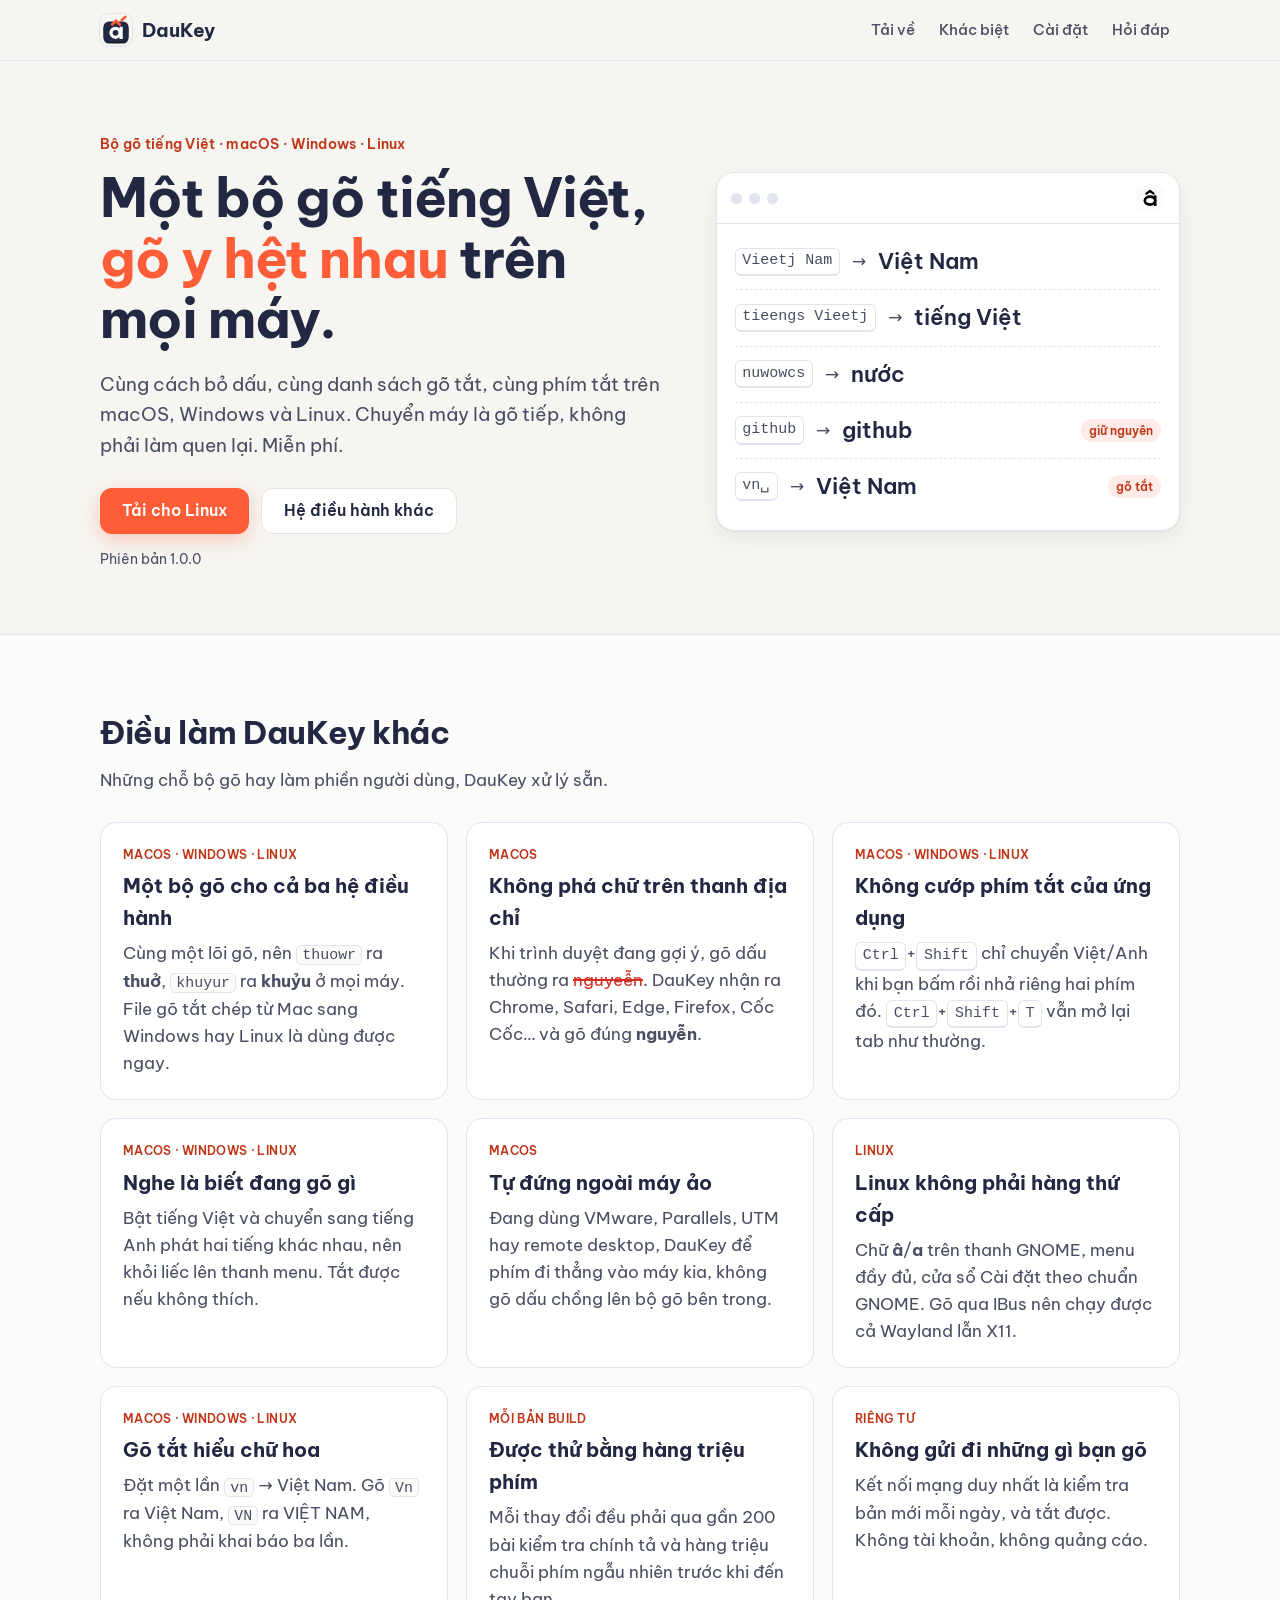
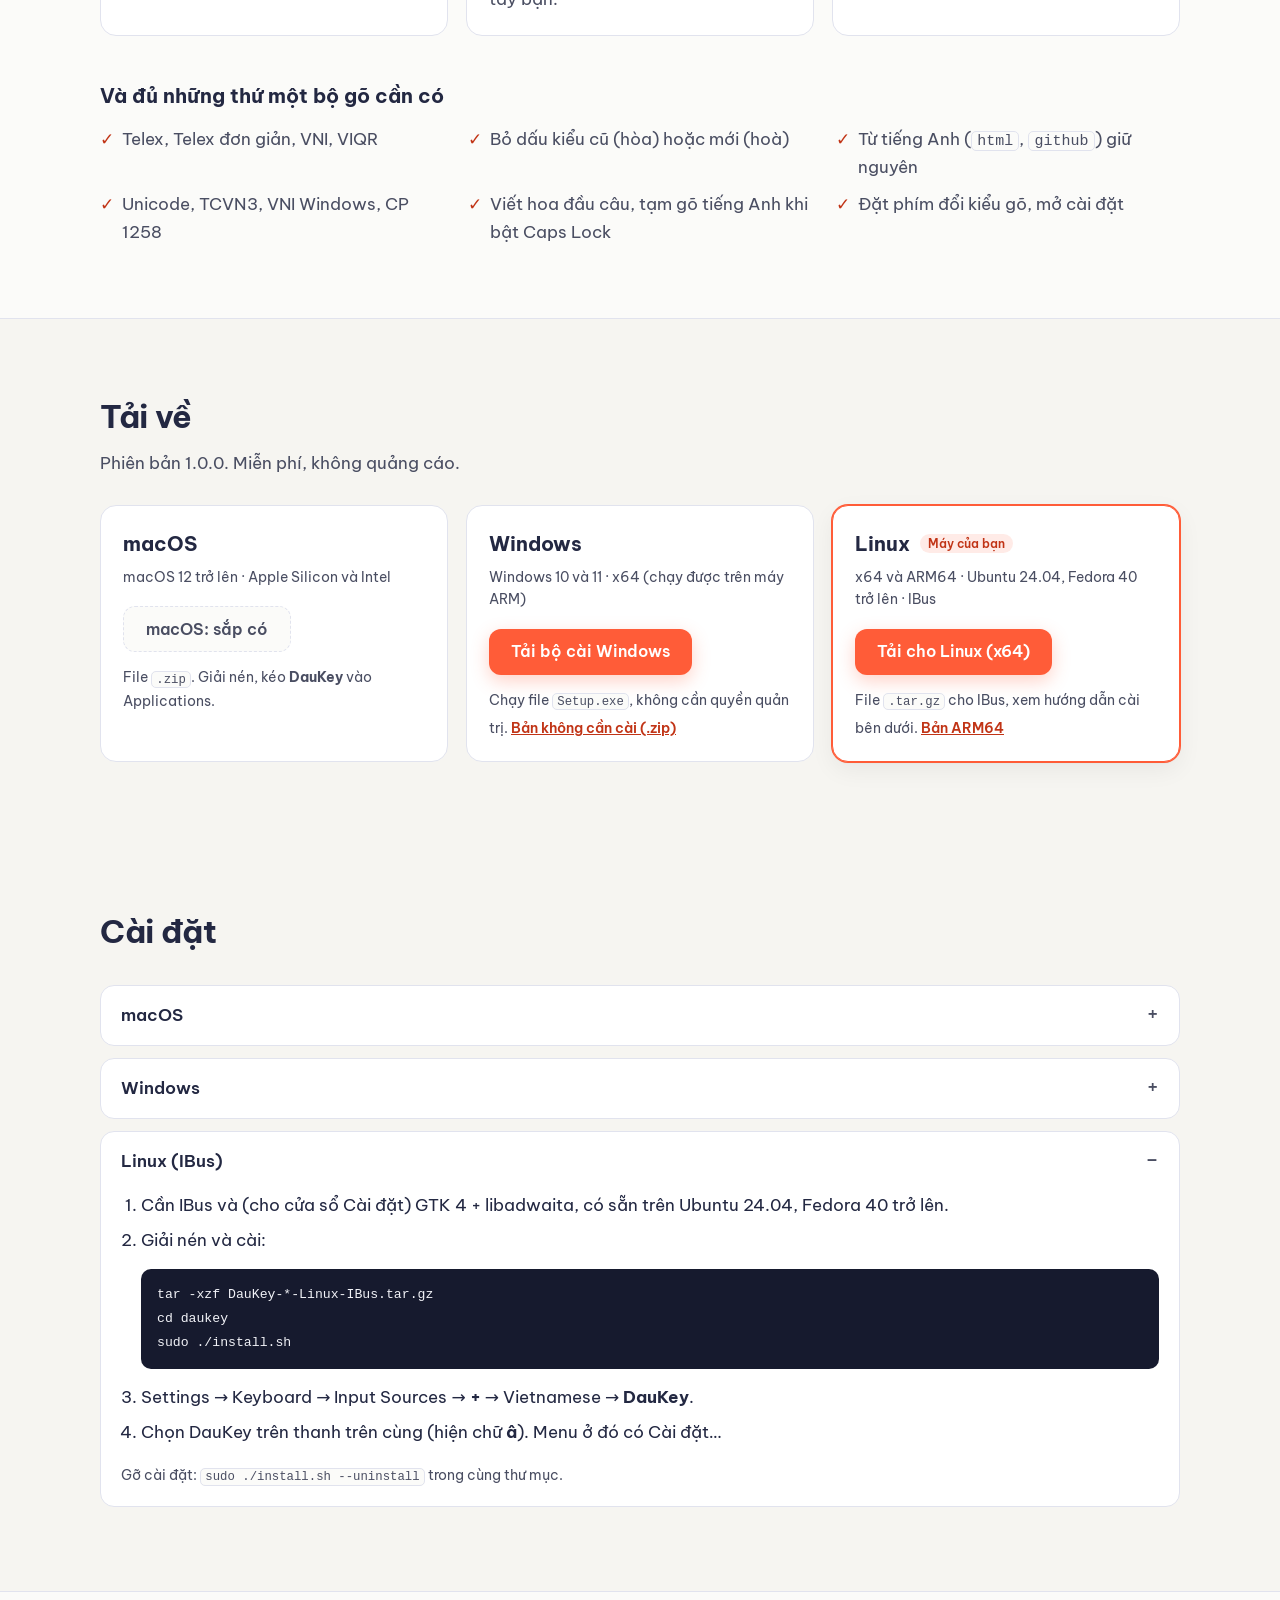
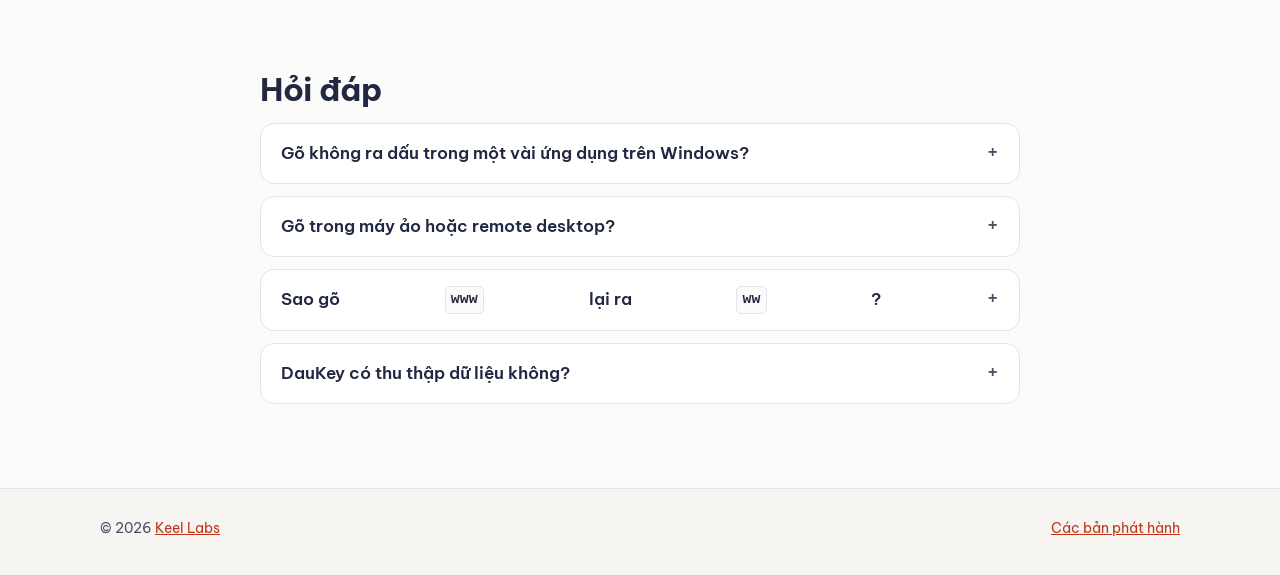
==== docs/index.html @ d74d9ee1 "Downloads: Windows installer (portable .zip as a second link) and Linux ARM64" ====
<!doctype html>
<html lang="vi">
<head>
<meta charset="utf-8">
<meta name="viewport" content="width=device-width, initial-scale=1">
<title>DauKey – Bộ gõ tiếng Việt cho macOS, Windows, Linux</title>
<meta name="description" content="DauKey: một bộ gõ tiếng Việt gõ y hệt nhau trên macOS, Windows và Linux. Không phá chữ trên thanh địa chỉ trình duyệt, không đụng phím tắt của ứng dụng, Linux có cài đặt riêng. Miễn phí.">
<meta property="og:title" content="DauKey – Bộ gõ tiếng Việt">
<meta property="og:description" content="Gõ tiếng Việt gọn và chắc trên macOS, Windows và Linux.">
<meta property="og:image" content="https://daukey.keellabs.dev/img/daukey-256.png">
<link rel="icon" href="img/daukey.svg" type="image/svg+xml">
<link rel="icon" href="img/favicon-64.png" type="image/png" sizes="64x64">
<link rel="preconnect" href="https://fonts.googleapis.com">
<link rel="preconnect" href="https://fonts.gstatic.com" crossorigin>
<link href="https://fonts.googleapis.com/css2?family=Be+Vietnam+Pro:wght@400;500;600;700&display=swap" rel="stylesheet">
<link rel="stylesheet" href="design-tokens.css">
<link rel="stylesheet" href="site.css">
</head>
<body>

<header class="top">
  <div class="wrap top-row">
    <a class="brand" href="/">
      <img src="img/daukey.svg" alt="" width="32" height="32">
      <span>DauKey</span>
    </a>
    <nav aria-label="Mục lục">
      <a href="#tai-ve">Tải về</a>
      <a href="#khac-biet">Khác biệt</a>
      <a href="#cai-dat">Cài đặt</a>
      <a href="#hoi-dap">Hỏi đáp</a>
    </nav>
  </div>
</header>

<main>
  <section class="hero">
    <div class="wrap hero-grid">
      <div>
        <p class="eyebrow">Bộ gõ tiếng Việt · macOS · Windows · Linux</p>
        <h1>Một bộ gõ tiếng Việt, <span class="accent">gõ y hệt nhau</span> trên mọi máy.</h1>
        <p class="lead">Cùng cách bỏ dấu, cùng danh sách gõ tắt, cùng phím tắt trên macOS, Windows và Linux.
          Chuyển máy là gõ tiếp, không phải làm quen lại. Miễn phí.</p>
        <div class="cta">
          <a class="button primary" id="primary-download" href="#tai-ve">Tải DauKey</a>
          <a class="button ghost" href="#tai-ve">Hệ điều hành khác</a>
        </div>
        <p class="version-line" id="version-line">Phiên bản <span data-version>1.0.0</span></p>
      </div>

      <figure class="demo" aria-label="Ví dụ: gõ Vieetj Nam ra Việt Nam">
        <div class="demo-bar">
          <span class="dot"></span><span class="dot"></span><span class="dot"></span>
          <span class="demo-mode" title="Đang gõ tiếng Việt"><img src="img/mode-vi.svg" alt="â" width="18" height="18"></span>
        </div>
        <ol class="demo-rows">
          <li><kbd class="keys">Vieetj Nam</kbd><span class="arrow" aria-hidden="true">→</span><span class="out">Việt Nam</span></li>
          <li><kbd class="keys">tieengs Vieetj</kbd><span class="arrow" aria-hidden="true">→</span><span class="out">tiếng Việt</span></li>
          <li><kbd class="keys">nuwowcs</kbd><span class="arrow" aria-hidden="true">→</span><span class="out">nước</span></li>
          <li><kbd class="keys">github</kbd><span class="arrow" aria-hidden="true">→</span><span class="out">github</span><span class="tag">giữ nguyên</span></li>
          <li><kbd class="keys">vn␣</kbd><span class="arrow" aria-hidden="true">→</span><span class="out">Việt Nam</span><span class="tag">gõ tắt</span></li>
        </ol>
      </figure>
    </div>
  </section>

  <section id="khac-biet" class="section alt">
    <div class="wrap">
      <h2>Điều làm DauKey khác</h2>
      <p class="section-lead">Những chỗ bộ gõ hay làm phiền người dùng, DauKey xử lý sẵn.</p>
      <div class="cards features">
        <article class="card">
          <p class="where">macOS · Windows · Linux</p>
          <h3>Một bộ gõ cho cả ba hệ điều hành</h3>
          <p>Cùng một lõi gõ, nên <code>thuowr</code> ra <strong>thuở</strong>, <code>khuyur</code> ra <strong>khuỷu</strong>
            ở mọi máy. File gõ tắt chép từ Mac sang Windows hay Linux là dùng được ngay.</p>
        </article>
        <article class="card">
          <p class="where">macOS</p>
          <h3>Không phá chữ trên thanh địa chỉ</h3>
          <p>Khi trình duyệt đang gợi ý, gõ dấu thường ra <span class="bad">nguyeễn</span>. DauKey nhận ra Chrome, Safari,
            Edge, Firefox, Cốc Cốc… và gõ đúng <strong>nguyễn</strong>.</p>
        </article>
        <article class="card">
          <p class="where">macOS · Windows · Linux</p>
          <h3>Không cướp phím tắt của ứng dụng</h3>
          <p><kbd>Ctrl</kbd>+<kbd>Shift</kbd> chỉ chuyển Việt/Anh khi bạn bấm rồi nhả riêng hai phím đó.
            <kbd>Ctrl</kbd>+<kbd>Shift</kbd>+<kbd>T</kbd> vẫn mở lại tab như thường.</p>
        </article>
        <article class="card">
          <p class="where">macOS · Windows · Linux</p>
          <h3>Nghe là biết đang gõ gì</h3>
          <p>Bật tiếng Việt và chuyển sang tiếng Anh phát hai tiếng khác nhau, nên khỏi liếc lên thanh menu.
            Tắt được nếu không thích.</p>
        </article>
        <article class="card">
          <p class="where">macOS</p>
          <h3>Tự đứng ngoài máy ảo</h3>
          <p>Đang dùng VMware, Parallels, UTM hay remote desktop, DauKey để phím đi thẳng vào máy kia,
            không gõ dấu chồng lên bộ gõ bên trong.</p>
        </article>
        <article class="card">
          <p class="where">Linux</p>
          <h3>Linux không phải hàng thứ cấp</h3>
          <p>Chữ <strong>â</strong>/<strong>a</strong> trên thanh GNOME, menu đầy đủ, cửa sổ Cài đặt theo chuẩn GNOME.
            Gõ qua IBus nên chạy được cả Wayland lẫn X11.</p>
        </article>
        <article class="card">
          <p class="where">macOS · Windows · Linux</p>
          <h3>Gõ tắt hiểu chữ hoa</h3>
          <p>Đặt một lần <code>vn</code> → Việt Nam. Gõ <code>Vn</code> ra Việt Nam, <code>VN</code> ra VIỆT NAM,
            không phải khai báo ba lần.</p>
        </article>
        <article class="card">
          <p class="where">Mỗi bản build</p>
          <h3>Được thử bằng hàng triệu phím</h3>
          <p>Mỗi thay đổi đều phải qua gần 200 bài kiểm tra chính tả và hàng triệu chuỗi phím ngẫu nhiên
            trước khi đến tay bạn.</p>
        </article>
        <article class="card">
          <p class="where">Riêng tư</p>
          <h3>Không gửi đi những gì bạn gõ</h3>
          <p>Kết nối mạng duy nhất là kiểm tra bản mới mỗi ngày, và tắt được. Không tài khoản, không quảng cáo.</p>
        </article>
      </div>

      <h3 class="basics-title">Và đủ những thứ một bộ gõ cần có</h3>
      <ul class="basics">
        <li>Telex, Telex đơn giản, VNI, VIQR</li>
        <li>Bỏ dấu kiểu cũ (hòa) hoặc mới (hoà)</li>
        <li>Từ tiếng Anh (<code>html</code>, <code>github</code>) giữ nguyên</li>
        <li>Unicode, TCVN3, VNI Windows, CP 1258</li>
        <li>Viết hoa đầu câu, tạm gõ tiếng Anh khi bật Caps Lock</li>
        <li>Đặt phím đổi kiểu gõ, mở cài đặt</li>
      </ul>
    </div>
  </section>

  <section id="tai-ve" class="section">
    <div class="wrap">
      <h2>Tải về</h2>
      <p class="section-lead" id="release-note">Bản đầu tiên sắp phát hành. Bấm vào nút để xem trang phát hành.</p>
      <div class="cards downloads">
        <article class="card" data-os="macos">
          <h3>macOS</h3>
          <p class="meta">macOS 12 trở lên · Apple Silicon và Intel</p>
          <a class="button primary" data-download="macos" href="https://github.com/keel-app/daukey/releases">Tải cho macOS</a>
          <p class="hint">File <code>.zip</code>. Giải nén, kéo <strong>DauKey</strong> vào Applications.</p>
        </article>
        <article class="card" data-os="windows">
          <h3>Windows</h3>
          <p class="meta">Windows 10 và 11 · x64 (chạy được trên máy ARM)</p>
          <a class="button primary" data-download="windows" href="https://github.com/keel-app/daukey/releases">Tải bộ cài Windows</a>
          <p class="hint">Chạy file <code>Setup.exe</code>, không cần quyền quản trị.
            <a class="alt-download" data-download="windows-zip" href="https://github.com/keel-app/daukey/releases">Bản không cần cài (.zip)</a></p>
        </article>
        <article class="card" data-os="linux">
          <h3>Linux</h3>
          <p class="meta">x64 và ARM64 · Ubuntu 24.04, Fedora 40 trở lên · IBus</p>
          <a class="button primary" data-download="linux" href="https://github.com/keel-app/daukey/releases">Tải cho Linux (x64)</a>
          <p class="hint">File <code>.tar.gz</code> cho IBus, xem hướng dẫn cài bên dưới.
            <a class="alt-download" data-download="linux-arm64" href="https://github.com/keel-app/daukey/releases">Bản ARM64</a></p>
        </article>
      </div>
    </div>
  </section>

  <section id="cai-dat" class="section">
    <div class="wrap">
      <h2>Cài đặt</h2>
      <div class="guides">
        <details open data-os="macos">
          <summary>macOS</summary>
          <ol>
            <li>Giải nén file <code>.zip</code>, kéo <strong>DauKey</strong> vào thư mục Applications.</li>
            <li>Lần đầu mở: chuột phải vào DauKey → <strong>Open</strong> → Open.</li>
            <li>Cấp quyền: System Settings → Privacy &amp; Security → <strong>Accessibility</strong> → bật DauKey.</li>
            <li>Chữ <strong>â</strong> hiện trên thanh menu là đã sẵn sàng. Cài đặt ở menu → Cài đặt… (<kbd>⌘</kbd><kbd>,</kbd>).</li>
          </ol>
        </details>
        <details data-os="windows">
          <summary>Windows</summary>
          <ol>
            <li>Chạy file <strong>DauKey-…-Windows-Setup.exe</strong>. Nếu Windows SmartScreen hỏi: <strong>More info</strong> → <strong>Run anyway</strong>.</li>
            <li>Chọn có chạy DauKey khi đăng nhập không, bấm <strong>Cài đặt</strong>. DauKey được cài cho riêng tài khoản của bạn, không cần quyền quản trị.</li>
            <li>Biểu tượng <strong>â</strong> ở khay hệ thống (bấm mũi tên ^ nếu không thấy). Nhấp đúp để mở Cài đặt.</li>
            <li>Gỡ cài đặt: Settings → Apps → Installed apps → <strong>DauKey</strong> → Uninstall.</li>
          </ol>
        </details>
        <details data-os="linux">
          <summary>Linux (IBus)</summary>
          <ol>
            <li>Cần IBus và (cho cửa sổ Cài đặt) GTK 4 + libadwaita, có sẵn trên Ubuntu 24.04, Fedora 40 trở lên.</li>
            <li>Giải nén và cài:
              <pre><code>tar -xzf DauKey-*-Linux-IBus.tar.gz
cd daukey
sudo ./install.sh</code></pre>
            </li>
            <li>Settings → Keyboard → Input Sources → <strong>+</strong> → Vietnamese → <strong>DauKey</strong>.</li>
            <li>Chọn DauKey trên thanh trên cùng (hiện chữ <strong>â</strong>). Menu ở đó có Cài đặt…</li>
          </ol>
          <p class="hint">Gỡ cài đặt: <code>sudo ./install.sh --uninstall</code> trong cùng thư mục.</p>
        </details>
      </div>
    </div>
  </section>

  <section id="hoi-dap" class="section alt">
    <div class="wrap narrow">
      <h2>Hỏi đáp</h2>
      <details>
        <summary>Gõ không ra dấu trong một vài ứng dụng trên Windows?</summary>
        <p>Ứng dụng chạy bằng quyền Administrator không nhận phím từ chương trình thường. Chạy DauKey bằng quyền Administrator nếu cần gõ trong các ứng dụng đó.</p>
      </details>
      <details>
        <summary>Gõ trong máy ảo hoặc remote desktop?</summary>
        <p>Phím được gửi thẳng vào máy ảo, nên hãy cài DauKey bên trong máy ảo. Trên macOS, DauKey tự đứng ngoài khi cửa sổ máy ảo (VMware, Parallels, UTM…) đang được chọn.</p>
      </details>
      <details>
        <summary>Sao gõ <code>www</code> lại ra <code>ww</code>?</summary>
        <p>Trong Telex, gõ một phím hai lần là huỷ dấu của phím đó (<code>ww</code> → w, <code>coffee</code> → cofee), giống các bộ gõ Telex khác.
          Dùng kiểu <strong>Telex đơn giản</strong> nếu bạn hay gõ chữ có nhiều chữ w.</p>
      </details>
      <details>
        <summary>DauKey có thu thập dữ liệu không?</summary>
        <p>Không. DauKey chỉ kết nối mạng để kiểm tra bản mới mỗi ngày (tắt được trong Cài đặt → Chung). Không gửi những gì bạn gõ đi đâu.</p>
      </details>
    </div>
  </section>
</main>

<footer class="foot">
  <div class="wrap foot-row">
    <span>© 2026 <a href="https://keellabs.dev">Keel Labs</a></span>
    <span><a href="https://github.com/keel-app/daukey/releases">Các bản phát hành</a></span>
  </div>
</footer>

<script src="site.js"></script>
</body>
</html>
---- docs/design-tokens.css ----
/* Generated by tools/gen-tokens.py from assets/design-tokens.json. Do not edit. */

:root {
  --dk-color-ink-50: #F1F2F7;
  --dk-color-ink-100: #E1E3EE;
  --dk-color-ink-200: #C3C7DA;
  --dk-color-ink-300: #9AA0BC;
  --dk-color-ink-400: #6B7088;
  --dk-color-ink-500: #4A4E62;
  --dk-color-ink-600: #34384F;
  --dk-color-ink-700: #232842;
  --dk-color-ink-800: #161A2E;
  --dk-color-ink-900: #14172A;
  --dk-color-ink-950: #0B0D18;
  --dk-color-ember-50: #FFF2EE;
  --dk-color-ember-100: #FFE0D6;
  --dk-color-ember-200: #FFBFAD;
  --dk-color-ember-300: #FF9A80;
  --dk-color-ember-400: #FF7A5A;
  --dk-color-ember-500: #FF5C38;
  --dk-color-ember-600: #E8431F;
  --dk-color-ember-700: #C13416;
  --dk-color-ember-800: #962914;
  --dk-color-ember-900: #6E2012;
  --dk-color-paper: #F6F5F1;
  --dk-color-white: #FFFFFF;
  --dk-color-black: #000000;
  --dk-color-red-600: #D12F25;
  --dk-color-red-300: #FF8A80;
  --dk-color-green-600: #177546;
  --dk-color-green-300: #5FD49A;
  --dk-spacing-1: 4px;
  --dk-spacing-2: 8px;
  --dk-spacing-3: 12px;
  --dk-spacing-4: 16px;
  --dk-spacing-5: 20px;
  --dk-spacing-6: 24px;
  --dk-spacing-8: 32px;
  --dk-radius-sm: 6px;
  --dk-radius-md: 10px;
  --dk-radius-lg: 16px;
  --dk-radius-full: 9999px;
  --dk-fontSize-caption: 11px;
  --dk-fontSize-callout: 12px;
  --dk-fontSize-body: 13px;
  --dk-fontSize-title: 22px;
  --dk-fontSize-display: 32px;
  --dk-fontFamily-brand: 'Be Vietnam Pro', system-ui, sans-serif;
  --dk-fontFamily-mono: ui-monospace, 'SF Mono', Consolas, monospace;

  --dk-color-brand: var(--dk-color-ink-700);
  --dk-color-accent: var(--dk-color-ember-500);
  --dk-color-accent-text: var(--dk-color-ember-700);
  --dk-color-on-accent: var(--dk-color-white);
  --dk-color-background: var(--dk-color-paper);
  --dk-color-surface: var(--dk-color-white);
  --dk-color-text: var(--dk-color-ink-700);
  --dk-color-text-secondary: var(--dk-color-ink-500);
  --dk-color-border: var(--dk-color-ink-100);
  --dk-color-mode-vi: var(--dk-color-ember-500);
  --dk-color-mode-en: var(--dk-color-ink-400);
  --dk-color-error: var(--dk-color-red-600);
  --dk-color-success: var(--dk-color-green-600);

  --dk-icon-keycap-face: var(--dk-color-ink-700);
  --dk-icon-keycap-edge: var(--dk-color-ink-800);
  --dk-icon-keycap-off-face: var(--dk-color-ink-400);
  --dk-icon-keycap-off-edge: var(--dk-color-ink-500);
  --dk-icon-glyph: var(--dk-color-white);
  --dk-icon-mark: var(--dk-color-ember-500);
  --dk-icon-template: var(--dk-color-black);
  --dk-settings-tint: var(--dk-color-accent);
  --dk-settings-heading: var(--dk-color-brand);
  --dk-settings-help-text: var(--dk-color-text-secondary);
  --dk-settings-error-text: var(--dk-color-error);
  --dk-settings-section-gap: var(--dk-spacing-3);
  --dk-settings-padding: var(--dk-spacing-5);
  --dk-settings-tab-inset: var(--dk-spacing-4);
}

@media (prefers-color-scheme: dark) {
  :root:not([data-theme="light"]) {
    --dk-color-brand: var(--dk-color-ink-100);
    --dk-color-accent: var(--dk-color-ember-500);
    --dk-color-accent-text: var(--dk-color-ember-400);
    --dk-color-on-accent: var(--dk-color-white);
    --dk-color-background: var(--dk-color-ink-900);
    --dk-color-surface: var(--dk-color-ink-800);
    --dk-color-text: var(--dk-color-ink-50);
    --dk-color-text-secondary: var(--dk-color-ink-300);
    --dk-color-border: var(--dk-color-ink-600);
    --dk-color-mode-vi: var(--dk-color-ember-500);
    --dk-color-mode-en: var(--dk-color-ink-300);
    --dk-color-error: var(--dk-color-red-300);
    --dk-color-success: var(--dk-color-green-300);
  }
}

:root[data-theme="dark"] {
  --dk-color-brand: var(--dk-color-ink-100);
  --dk-color-accent: var(--dk-color-ember-500);
  --dk-color-accent-text: var(--dk-color-ember-400);
  --dk-color-on-accent: var(--dk-color-white);
  --dk-color-background: var(--dk-color-ink-900);
  --dk-color-surface: var(--dk-color-ink-800);
  --dk-color-text: var(--dk-color-ink-50);
  --dk-color-text-secondary: var(--dk-color-ink-300);
  --dk-color-border: var(--dk-color-ink-600);
  --dk-color-mode-vi: var(--dk-color-ember-500);
  --dk-color-mode-en: var(--dk-color-ink-300);
  --dk-color-error: var(--dk-color-red-300);
  --dk-color-success: var(--dk-color-green-300);
}
---- docs/site.css ----
/* daukey.keellabs.dev - colours and type from design-tokens.css (generated from the DauKey repo). */

:root {
  --page: var(--dk-color-background);
  --raised: var(--dk-color-surface);
  --ink: var(--dk-color-text);
  --muted: var(--dk-color-text-secondary);
  --line: var(--dk-color-border);
  --accent: var(--dk-color-accent);
  --accent-text: var(--dk-color-accent-text);
  --heading: var(--dk-color-brand);
  --alt: color-mix(in srgb, var(--dk-color-surface) 55%, var(--dk-color-background));
  --shadow: 0 1px 2px rgb(20 23 42 / 0.06), 0 8px 24px rgb(20 23 42 / 0.06);
  color-scheme: light dark;
}

* { box-sizing: border-box; }
html { scroll-behavior: smooth; }
@media (prefers-reduced-motion: reduce) { html { scroll-behavior: auto; } }

body {
  margin: 0;
  background: var(--page);
  color: var(--ink);
  font-family: var(--dk-fontFamily-brand);
  font-size: 17px;
  line-height: 1.6;
  -webkit-font-smoothing: antialiased;
}

a { color: var(--accent-text); }
a:hover { text-decoration-thickness: 2px; }
:focus-visible { outline: 3px solid var(--accent); outline-offset: 2px; border-radius: 6px; }

code, kbd, pre { font-family: var(--dk-fontFamily-mono); font-size: 0.88em; }
code { background: var(--alt); border: 1px solid var(--line); padding: 0.05em 0.35em; border-radius: 5px; }
kbd {
  display: inline-block; padding: 0.05em 0.45em; border-radius: 6px;
  border: 1px solid var(--line); border-bottom-width: 2px; background: var(--raised);
}
pre { background: var(--dk-color-ink-800); color: var(--dk-color-ink-50); padding: 14px 16px; border-radius: 10px; overflow-x: auto; }
pre code { background: none; border: 0; padding: 0; color: inherit; }

.wrap { width: min(1080px, 100% - 32px); margin-inline: auto; }
.narrow { width: min(760px, 100% - 32px); }

/* ------------------------------------------------------------- header */

.top {
  position: sticky; top: 0; z-index: 10;
  background: color-mix(in srgb, var(--page) 88%, transparent);
  backdrop-filter: blur(10px);
  border-bottom: 1px solid var(--line);
}
.top-row { display: flex; align-items: center; justify-content: space-between; height: 60px; gap: 16px; }
.brand img { border-radius: 8px; box-shadow: 0 0 0 1px var(--line); } /* the navy keycap needs an edge on dark pages */
.brand { display: flex; align-items: center; gap: 10px; color: var(--heading); text-decoration: none; font-weight: 700; font-size: 19px; }
nav { display: flex; gap: 4px; }
nav a { color: var(--muted); text-decoration: none; padding: 6px 10px; border-radius: 8px; font-size: 15px; font-weight: 500; }
nav a:hover { color: var(--ink); background: var(--alt); }

/* --------------------------------------------------------------- hero */

.hero { padding: 72px 0 64px; }
.hero-grid { display: grid; grid-template-columns: minmax(0, 1.1fr) minmax(0, 0.9fr); gap: 48px; align-items: center; }
.eyebrow { margin: 0 0 12px; color: var(--accent-text); font-weight: 600; font-size: 14px; letter-spacing: 0.02em; }
h1 { margin: 0; color: var(--heading); font-size: clamp(34px, 5vw, 54px); line-height: 1.12; letter-spacing: -0.02em; font-weight: 700; }
h1 .accent { color: var(--accent); }
.lead { font-size: 19px; color: var(--muted); max-width: 34em; margin: 20px 0 28px; }
.cta { display: flex; flex-wrap: wrap; gap: 12px; }
.version-line { margin: 14px 0 0; color: var(--muted); font-size: 14px; }

.button {
  display: inline-flex; align-items: center; justify-content: center; gap: 8px;
  min-height: 46px; padding: 0 22px; border-radius: 12px;
  font-weight: 600; font-size: 16px; text-decoration: none; white-space: nowrap;
  transition: transform 120ms ease, background-color 120ms ease, box-shadow 120ms ease;
}
.button.primary { background: var(--accent); color: var(--dk-color-on-accent); box-shadow: 0 6px 18px rgb(255 92 56 / 0.28); }
.button.primary:hover { background: var(--dk-color-ember-600); transform: translateY(-1px); }
.button.ghost { color: var(--ink); border: 1px solid var(--line); background: var(--raised); }
.button.ghost:hover { border-color: var(--muted); }
.button[aria-disabled="true"] { background: var(--alt); color: var(--muted); box-shadow: none; border: 1px dashed var(--line); }
@media (prefers-reduced-motion: reduce) { .button { transition: none; } .button.primary:hover { transform: none; } }

/* typing demo */
.demo {
  margin: 0; background: var(--raised); border: 1px solid var(--line); border-radius: 18px;
  box-shadow: var(--shadow); overflow: hidden;
}
.demo-bar { display: flex; align-items: center; gap: 7px; padding: 12px 14px; border-bottom: 1px solid var(--line); }
.dot { width: 11px; height: 11px; border-radius: 50%; background: var(--line); }
.demo-mode { margin-left: auto; display: grid; place-items: center; width: 30px; height: 26px; border-radius: 6px; color: var(--heading); background: var(--alt); }
.demo-rows { list-style: none; margin: 0; padding: 10px 18px 16px; }
.demo-rows li { display: flex; align-items: center; gap: 12px; padding: 10px 0; border-bottom: 1px dashed var(--line); flex-wrap: wrap; }
.demo-rows li:last-child { border-bottom: 0; }
.keys { font-size: 15px; color: var(--muted); }
.arrow { color: var(--muted); }
.out { font-size: 22px; font-weight: 600; color: var(--heading); }
.tag { margin-left: auto; font-size: 12px; font-weight: 600; color: var(--accent-text); background: color-mix(in srgb, var(--accent) 12%, transparent); padding: 2px 8px; border-radius: 99px; }

/* ----------------------------------------------------------- sections */

.section { padding: 72px 0; }
.section.alt { background: var(--alt); border-block: 1px solid var(--line); }
h2 { margin: 0 0 8px; color: var(--heading); font-size: 32px; letter-spacing: -0.01em; }
.section-lead { margin: 0 0 28px; color: var(--muted); }
h2 + .cards, h2 + .guides { margin-top: 28px; }

.cards { display: grid; gap: 18px; }
.downloads { grid-template-columns: repeat(3, minmax(0, 1fr)); }
.features { grid-template-columns: repeat(3, minmax(0, 1fr)); }
/* grid items may shrink below their longest word or button, so nothing pushes the page sideways */
.hero-grid > *, .cards > * { min-width: 0; }
.card { background: var(--raised); border: 1px solid var(--line); border-radius: 16px; padding: 22px; }
.card h3 { margin: 0 0 6px; font-size: 20px; color: var(--heading); }
.card p { margin: 0; color: var(--muted); }
.card .meta { margin-bottom: 18px; font-size: 14px; }
.card .hint { margin-top: 14px; font-size: 14px; }
.downloads .card { display: flex; flex-direction: column; align-items: flex-start; }
.downloads .card.recommended { border-color: var(--accent); box-shadow: 0 0 0 1px var(--accent), var(--shadow); }
.downloads .card.recommended h3::after {
  content: "Máy của bạn"; margin-left: 10px; vertical-align: 3px;
  font-size: 12px; font-weight: 600; color: var(--accent-text);
  background: color-mix(in srgb, var(--accent) 12%, transparent); padding: 2px 8px; border-radius: 99px;
}
.where { margin: 0 0 6px !important; font-size: 12px; font-weight: 600; letter-spacing: 0.03em; color: var(--accent-text) !important; text-transform: uppercase; }
.bad { color: var(--dk-color-error); text-decoration: line-through; text-decoration-thickness: 1.5px; }
.basics-title { margin: 44px 0 14px; font-size: 20px; color: var(--heading); }
.basics { list-style: none; margin: 0; padding: 0; display: grid; grid-template-columns: repeat(3, minmax(0, 1fr)); gap: 10px 24px; color: var(--muted); }
.basics li { padding-left: 22px; position: relative; }
.basics li::before { content: "✓"; position: absolute; left: 0; color: var(--accent-text); font-weight: 700; }
@media (max-width: 860px) { .basics { grid-template-columns: minmax(0, 1fr); } }
.mode-pair { display: inline-flex; align-items: center; gap: 4px; margin-right: 10px; color: var(--heading); font-weight: 600; }

/* guides and FAQ */
details { background: var(--raised); border: 1px solid var(--line); border-radius: 14px; margin-bottom: 12px; }
summary { cursor: pointer; list-style: none; padding: 16px 20px; font-weight: 600; color: var(--heading); display: flex; justify-content: space-between; gap: 12px; }
summary::-webkit-details-marker { display: none; }
summary::after { content: "+"; color: var(--muted); font-weight: 400; font-size: 22px; line-height: 1; }
details[open] summary::after { content: "−"; }
details > :not(summary) { margin: 0 20px 18px; }
details ol { padding-left: 20px; }
details li { margin-bottom: 8px; }
.hint { color: var(--muted); font-size: 14px; }
.alt-download { display: inline-block; margin-top: 4px; font-weight: 600; }

/* ------------------------------------------------------------- footer */

.foot { padding: 28px 0 40px; color: var(--muted); font-size: 14px; }
.foot-row { display: flex; justify-content: space-between; flex-wrap: wrap; gap: 12px; }

/* --------------------------------------------------------- dark glyphs */

@media (prefers-color-scheme: dark) {
  img[src$="mode-vi.svg"], img[src$="mode-en.svg"] { filter: invert(1); }
}

/* ------------------------------------------------------------- narrow */

@media (max-width: 860px) {
  .hero { padding: 40px 0; }
  .hero-grid, .downloads, .features { grid-template-columns: minmax(0, 1fr); }
  .cta .button { flex: 1 1 auto; }
  .hero-grid { gap: 32px; }
  nav a:not(:first-child) { display: none; }
  .section { padding: 52px 0; }
}
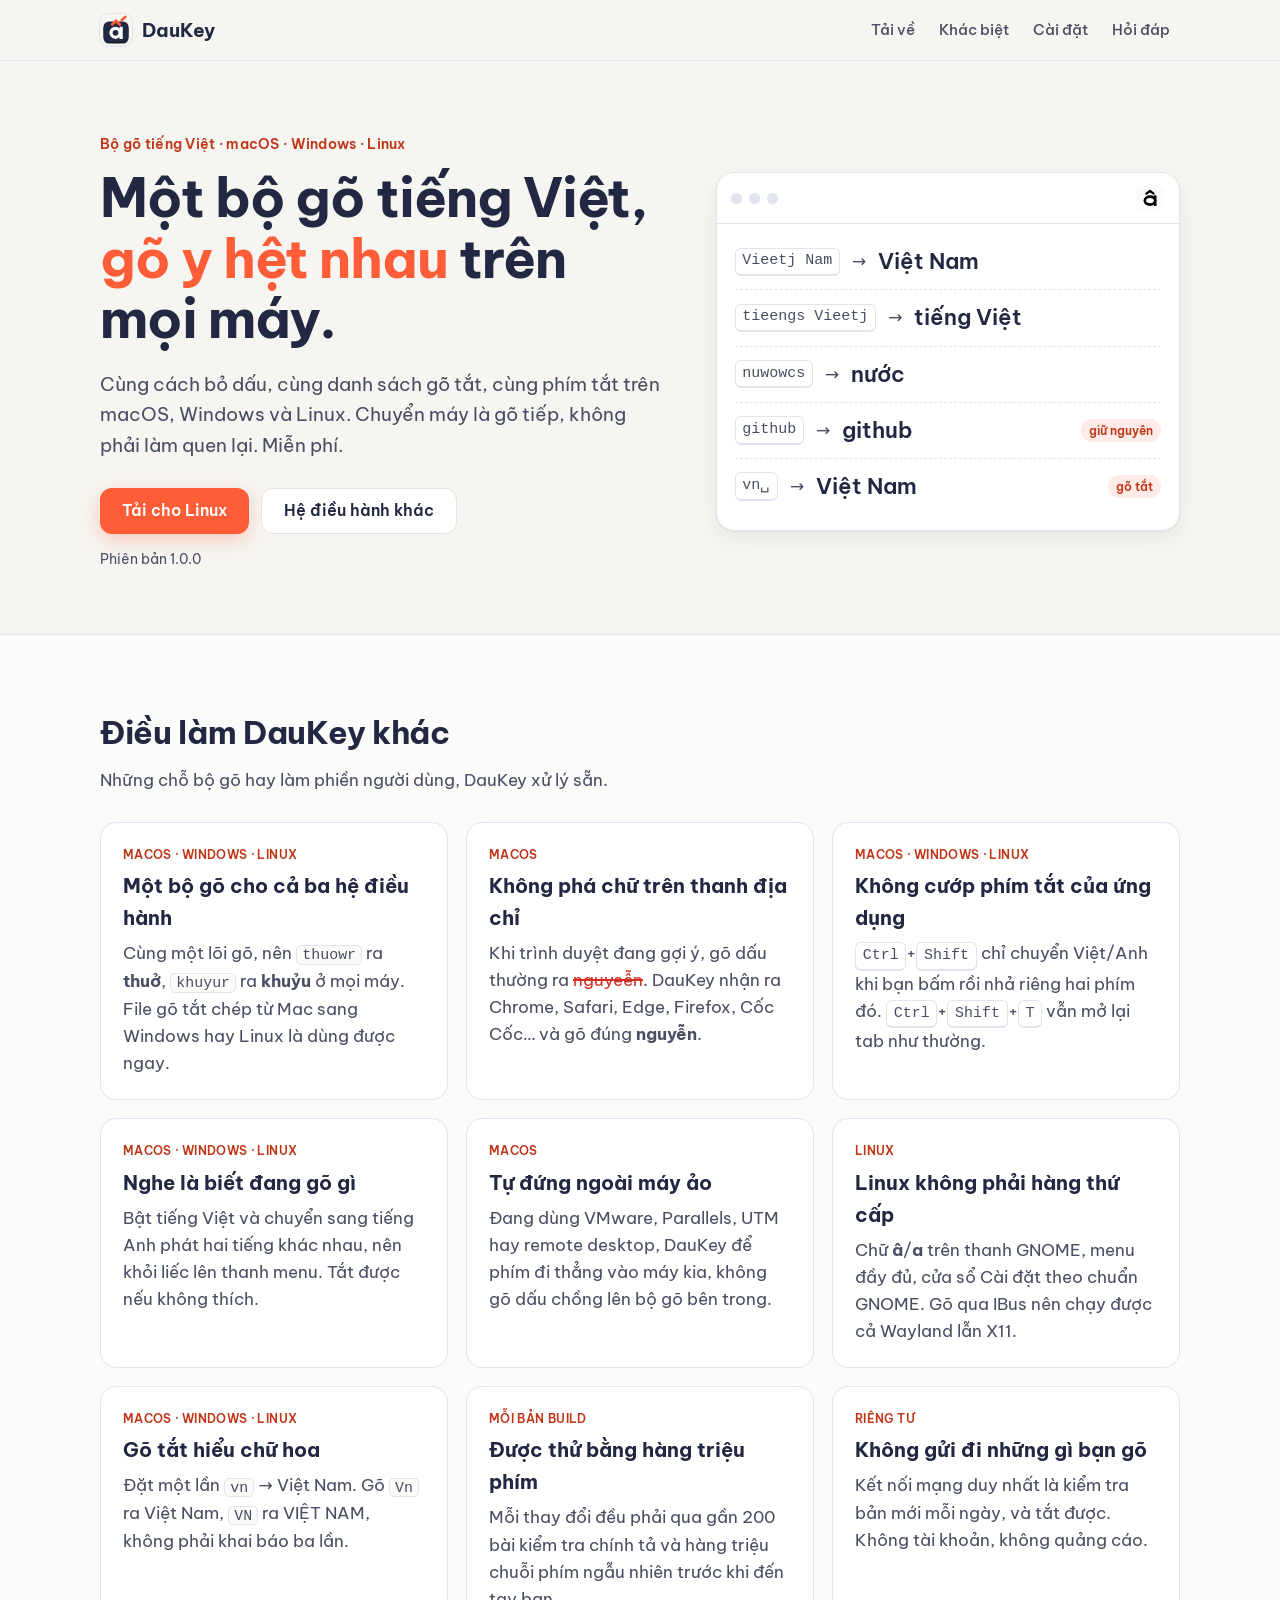
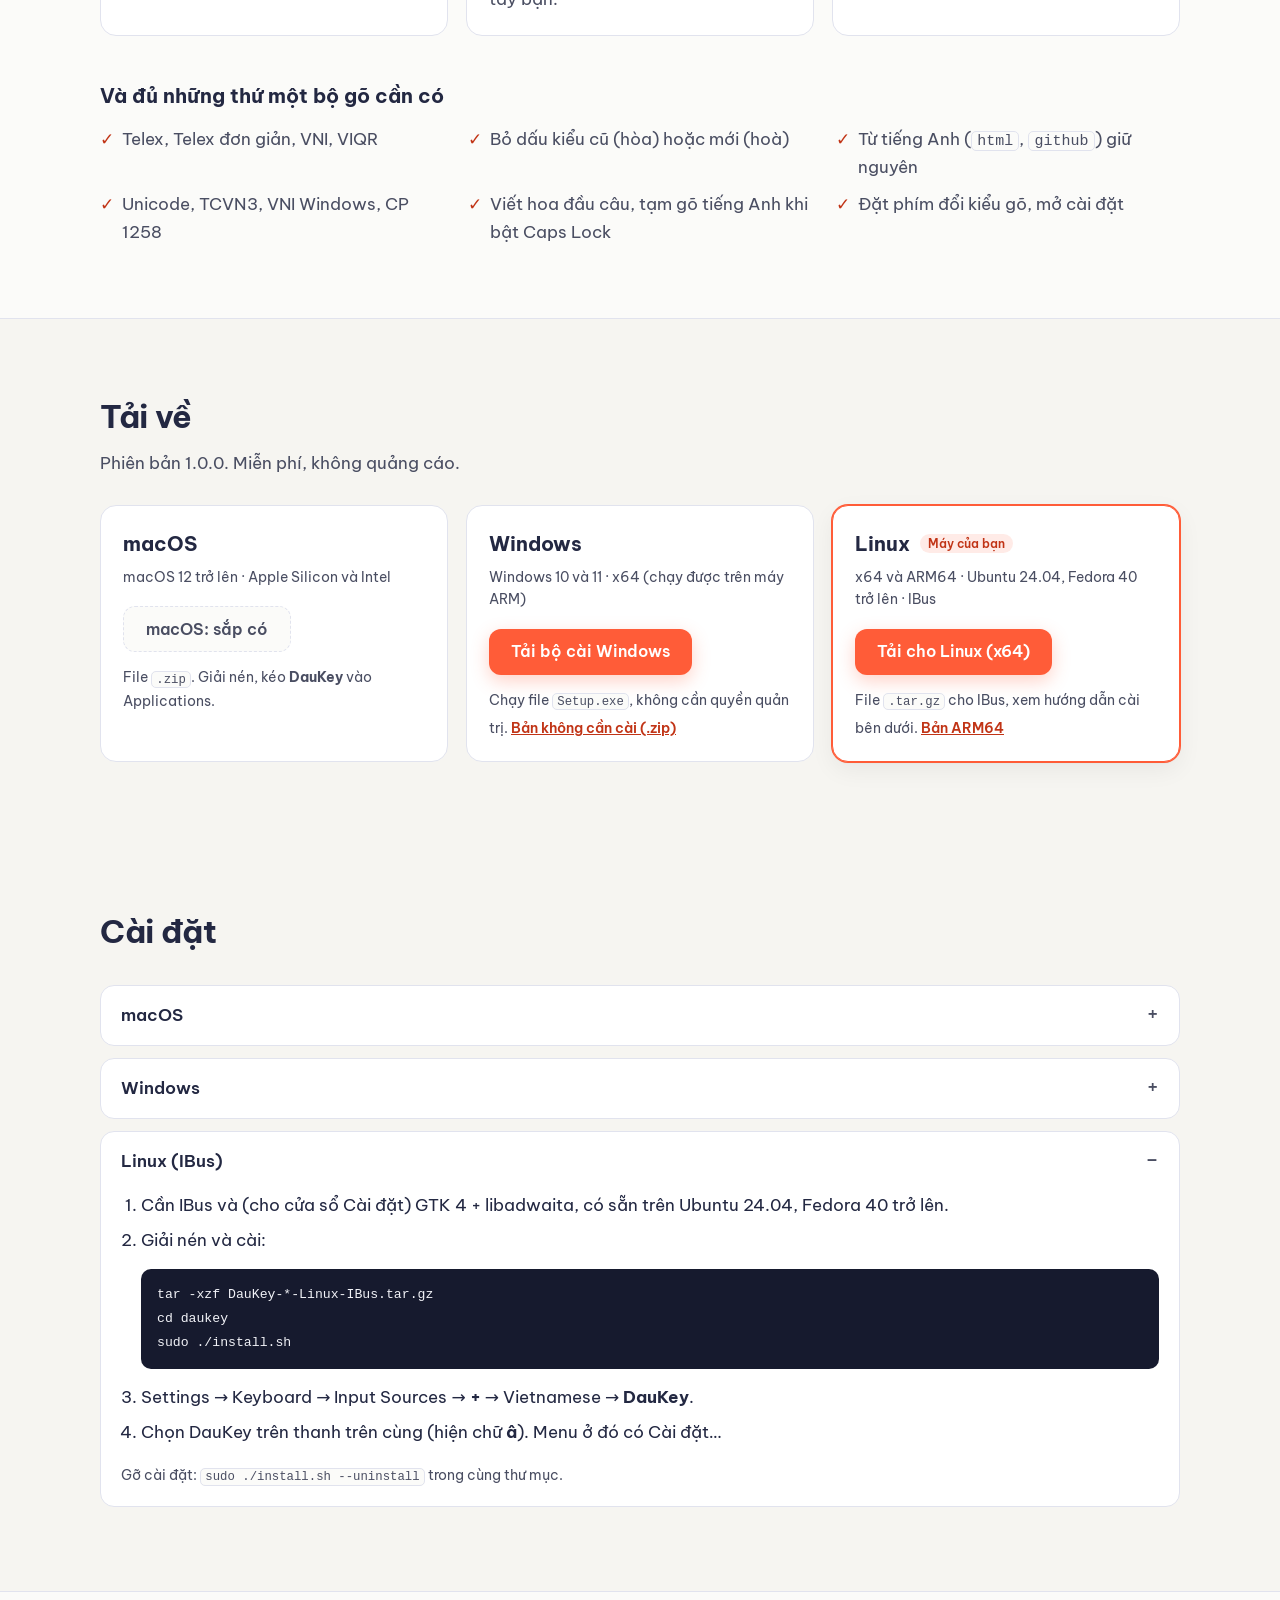
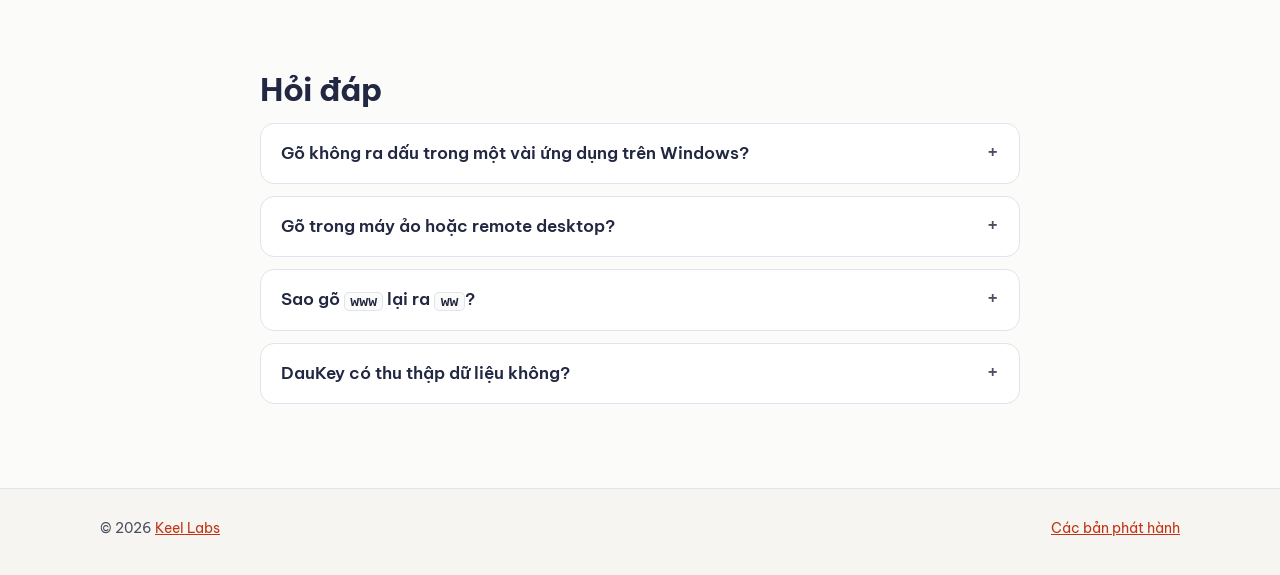
==== commit 44851085: "FAQ: keep inline code inside the question on one line" ====
--- a/docs/index.html
+++ b/docs/index.html
@@ -217,7 +217,7 @@
         <p>Phím được gửi thẳng vào máy ảo, nên hãy cài DauKey bên trong máy ảo. Trên macOS, DauKey tự đứng ngoài khi cửa sổ máy ảo (VMware, Parallels, UTM…) đang được chọn.</p>
       </details>
       <details>
-        <summary>Sao gõ <code>www</code> lại ra <code>ww</code>?</summary>
+        <summary><span>Sao gõ <code>www</code> lại ra <code>ww</code>?</span></summary>
         <p>Trong Telex, gõ một phím hai lần là huỷ dấu của phím đó (<code>ww</code> → w, <code>coffee</code> → cofee), giống các bộ gõ Telex khác.
           Dùng kiểu <strong>Telex đơn giản</strong> nếu bạn hay gõ chữ có nhiều chữ w.</p>
       </details>
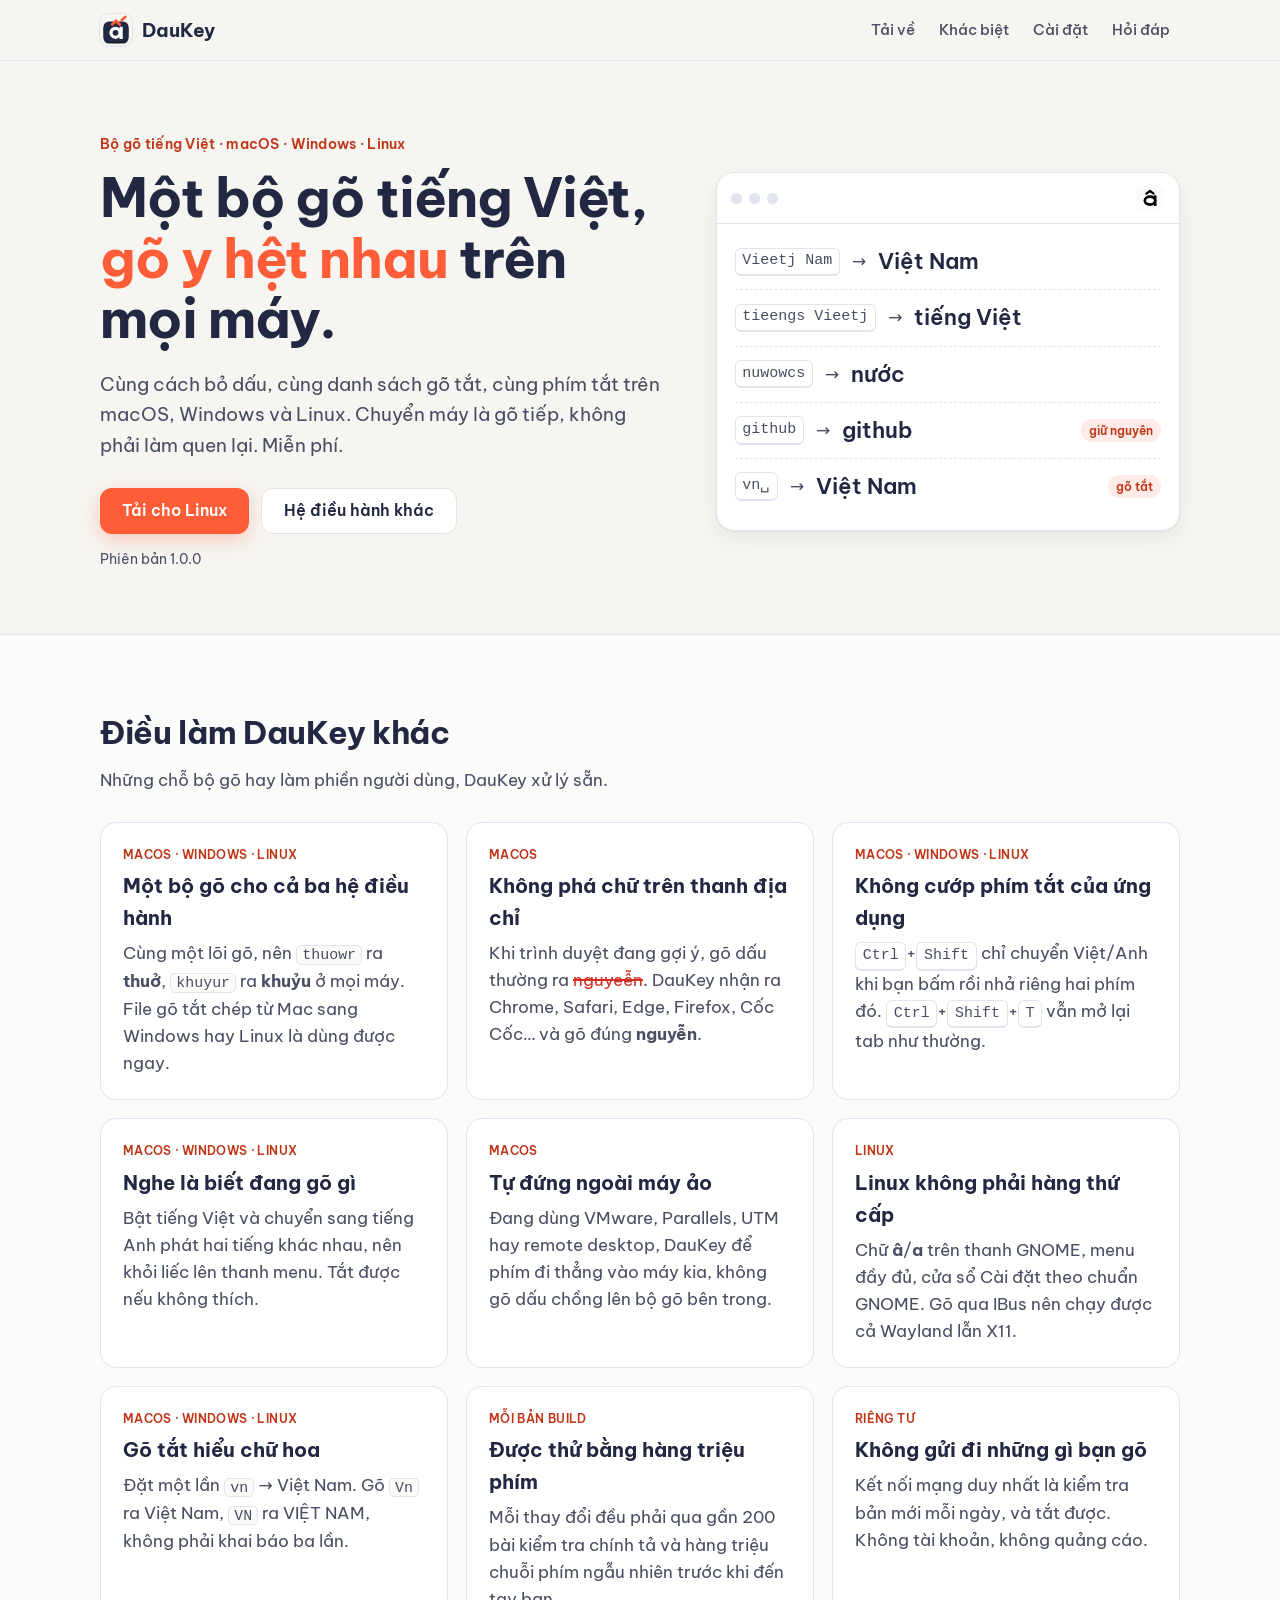
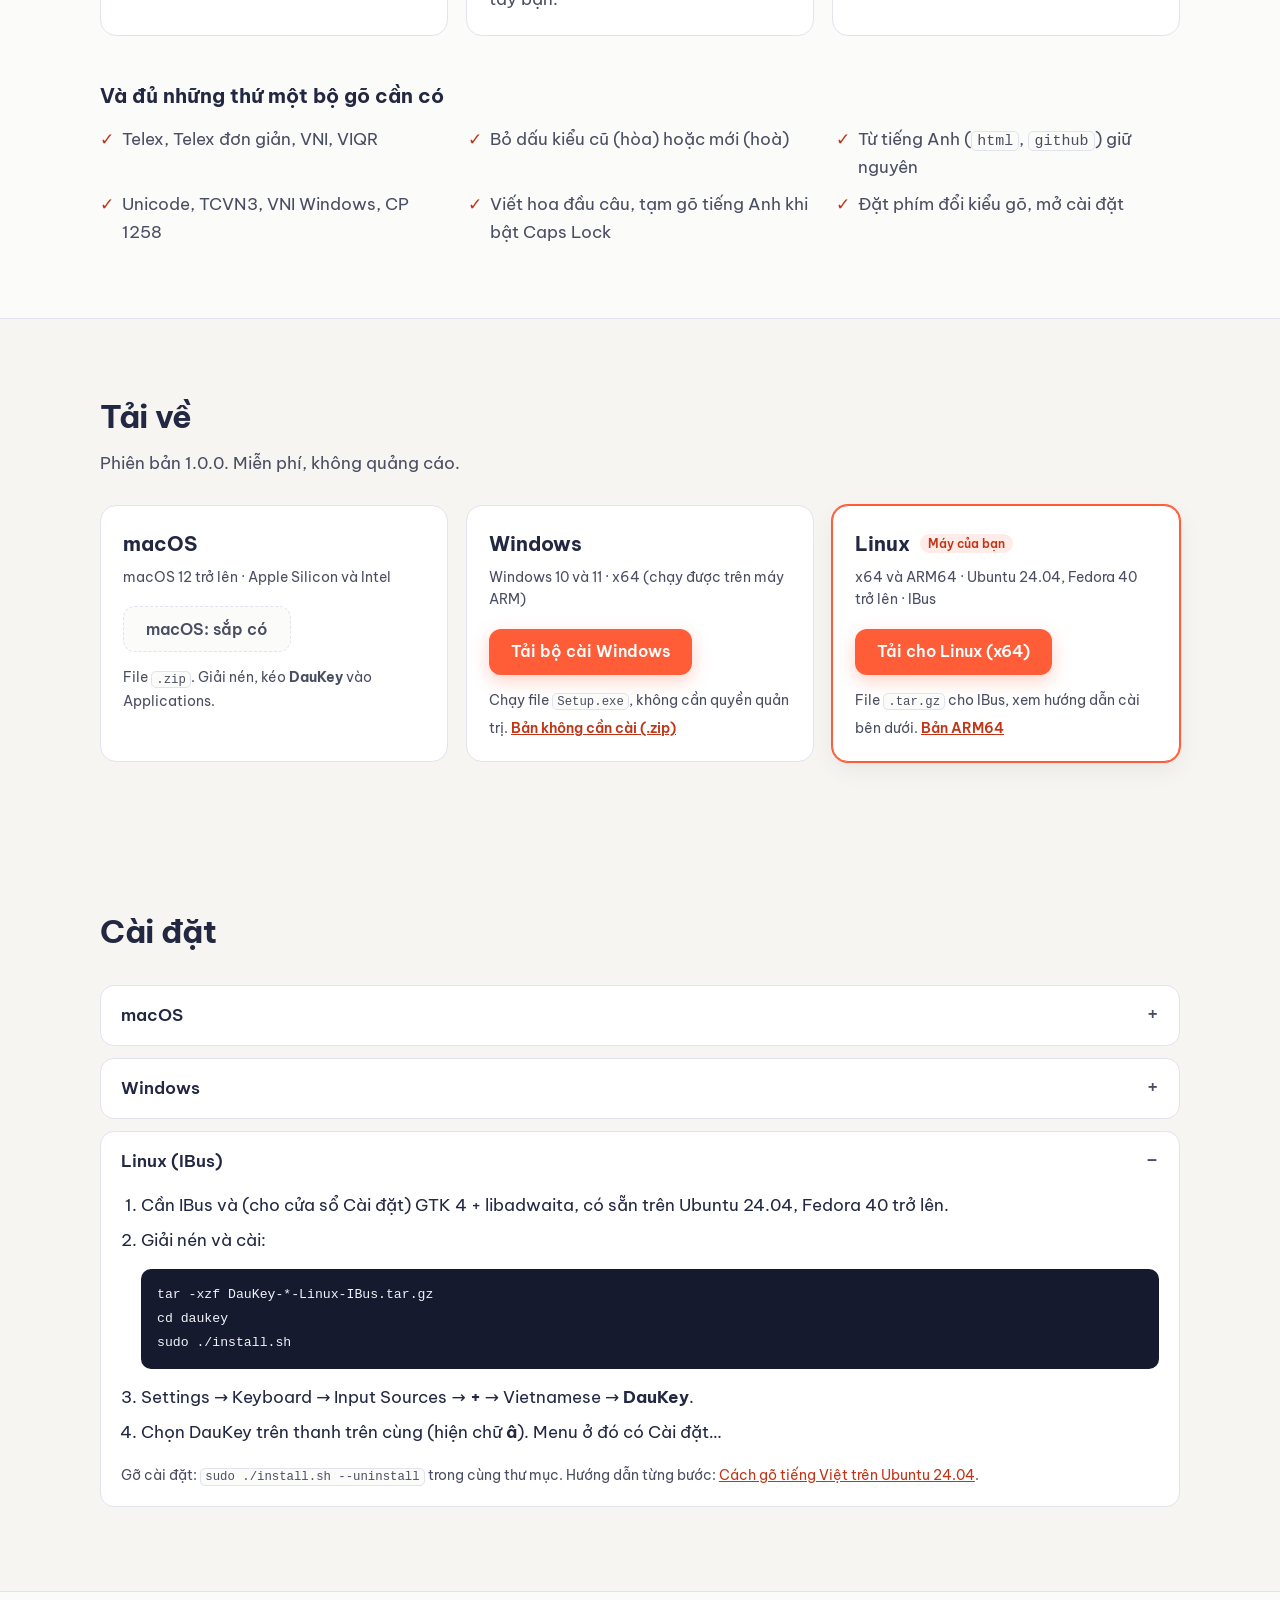
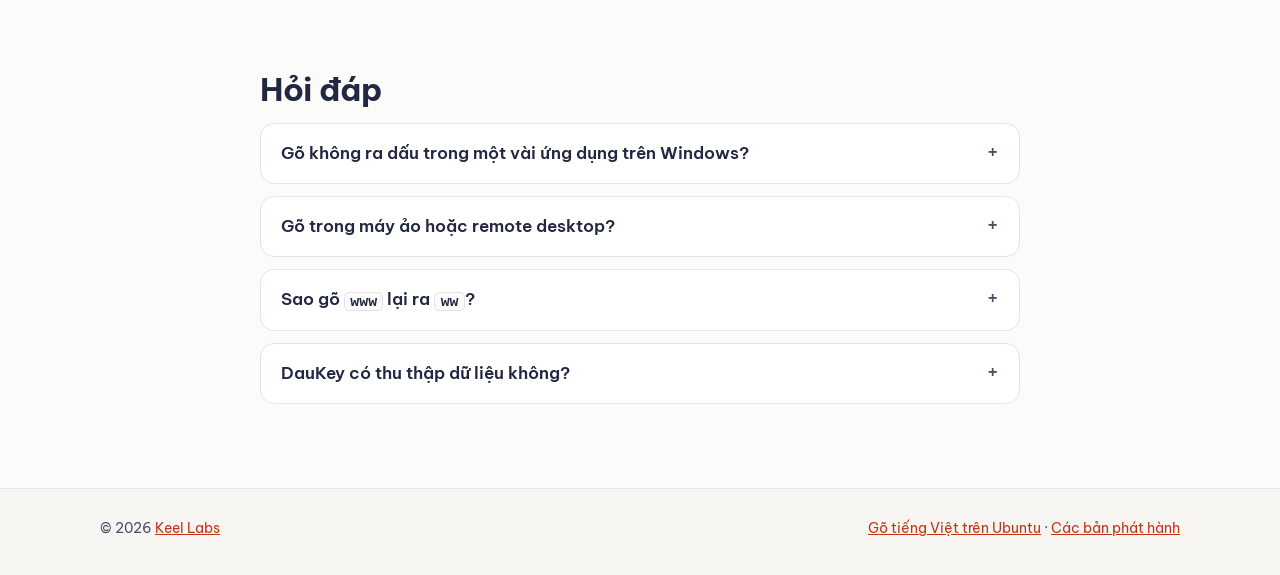
==== commit b5441768: "Guide: Cách gõ tiếng Việt trên Ubuntu 24.04 Step-by-step install for x64 and ARM64 with copyable com" ====
--- a/docs/index.html
+++ b/docs/index.html
@@ -3,11 +3,21 @@
 <head>
 <meta charset="utf-8">
 <meta name="viewport" content="width=device-width, initial-scale=1">
-<title>DauKey – Bộ gõ tiếng Việt cho macOS, Windows, Linux</title>
+<title>DauKey – Bộ gõ tiếng Việt Telex, VNI cho Windows, Linux, macOS</title>
 <meta name="description" content="DauKey: một bộ gõ tiếng Việt gõ y hệt nhau trên macOS, Windows và Linux. Không phá chữ trên thanh địa chỉ trình duyệt, không đụng phím tắt của ứng dụng, Linux có cài đặt riêng. Miễn phí.">
-<meta property="og:title" content="DauKey – Bộ gõ tiếng Việt">
-<meta property="og:description" content="Gõ tiếng Việt gọn và chắc trên macOS, Windows và Linux.">
-<meta property="og:image" content="https://daukey.keellabs.dev/img/daukey-256.png">
+<link rel="canonical" href="https://daukey.keellabs.dev/">
+<meta property="og:type" content="website">
+<meta property="og:site_name" content="DauKey">
+<meta property="og:locale" content="vi_VN">
+<meta property="og:url" content="https://daukey.keellabs.dev/">
+<meta property="og:title" content="DauKey – Bộ gõ tiếng Việt gõ y hệt nhau trên mọi máy">
+<meta property="og:description" content="Telex, VNI, VIQR. Gõ tắt, giữ nguyên từ tiếng Anh, Ctrl+Shift chuyển Việt/Anh. Miễn phí cho Windows, Linux và macOS.">
+<meta property="og:image" content="https://daukey.keellabs.dev/img/og.png">
+<meta property="og:image:width" content="1200">
+<meta property="og:image:height" content="630">
+<meta name="twitter:card" content="summary_large_image">
+<meta name="theme-color" content="#f6f5f1">
+<script type="application/ld+json">{"@context": "https://schema.org", "@type": "SoftwareApplication", "name": "DauKey", "url": "https://daukey.keellabs.dev/", "description": "Bộ gõ tiếng Việt Telex, VNI, VIQR gõ y hệt nhau trên Windows, Linux và macOS.", "applicationCategory": "UtilitiesApplication", "operatingSystem": "Windows 10, Windows 11, Linux, macOS", "inLanguage": "vi", "image": "https://daukey.keellabs.dev/img/og.png", "downloadUrl": "https://daukey.keellabs.dev/#tai-ve", "offers": {"@type": "Offer", "price": "0", "priceCurrency": "VND"}, "publisher": {"@type": "Organization", "name": "Keel Labs", "url": "https://keellabs.dev/"}}</script>
 <link rel="icon" href="img/daukey.svg" type="image/svg+xml">
 <link rel="icon" href="img/favicon-64.png" type="image/png" sizes="64x64">
 <link rel="preconnect" href="https://fonts.googleapis.com">
@@ -199,7 +209,8 @@
             <li>Settings → Keyboard → Input Sources → <strong>+</strong> → Vietnamese → <strong>DauKey</strong>.</li>
             <li>Chọn DauKey trên thanh trên cùng (hiện chữ <strong>â</strong>). Menu ở đó có Cài đặt…</li>
           </ol>
-          <p class="hint">Gỡ cài đặt: <code>sudo ./install.sh --uninstall</code> trong cùng thư mục.</p>
+          <p class="hint">Gỡ cài đặt: <code>sudo ./install.sh --uninstall</code> trong cùng thư mục.
+            Hướng dẫn từng bước: <a href="/huong-dan/go-tieng-viet-ubuntu/">Cách gõ tiếng Việt trên Ubuntu 24.04</a>.</p>
         </details>
       </div>
     </div>
@@ -232,7 +243,7 @@
 <footer class="foot">
   <div class="wrap foot-row">
     <span>© 2026 <a href="https://keellabs.dev">Keel Labs</a></span>
-    <span><a href="https://github.com/keel-app/daukey/releases">Các bản phát hành</a></span>
+    <span><a href="/huong-dan/go-tieng-viet-ubuntu/">Gõ tiếng Việt trên Ubuntu</a> · <a href="https://github.com/keel-app/daukey/releases">Các bản phát hành</a></span>
   </div>
 </footer>
 
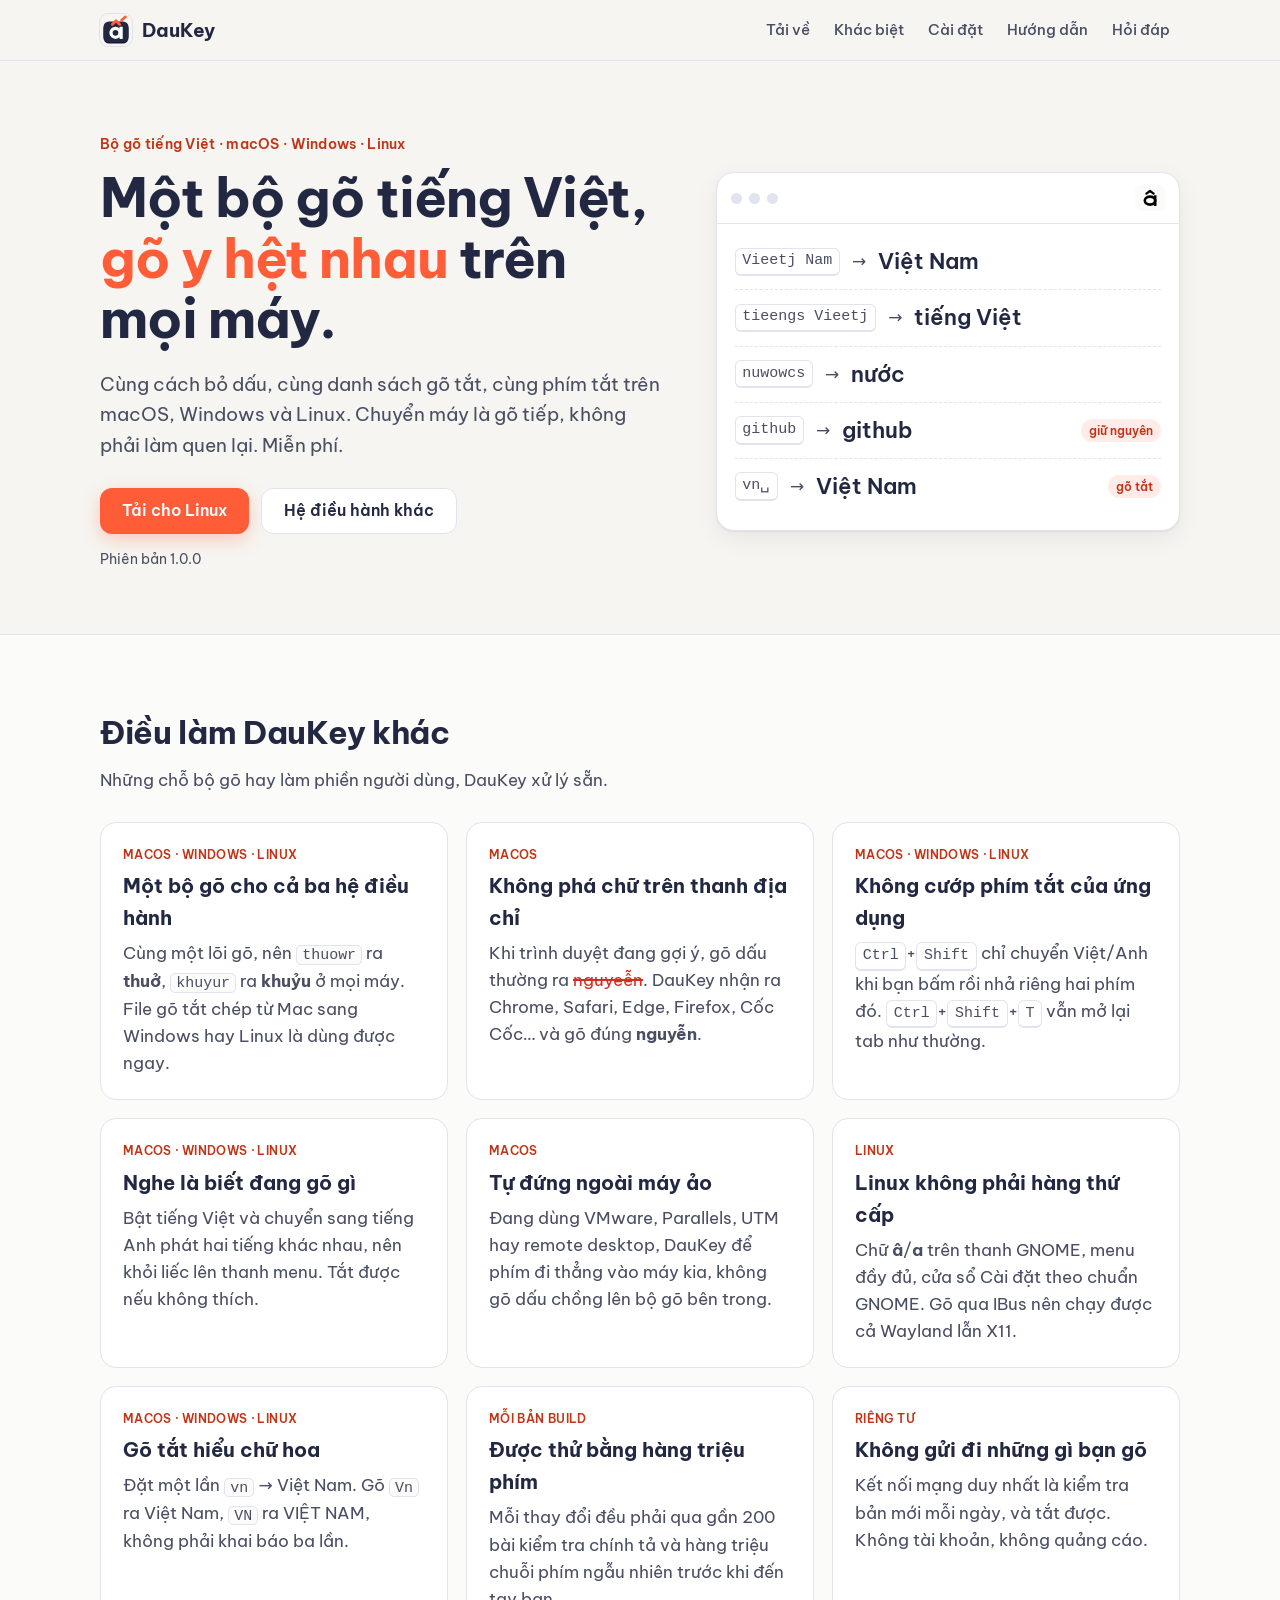
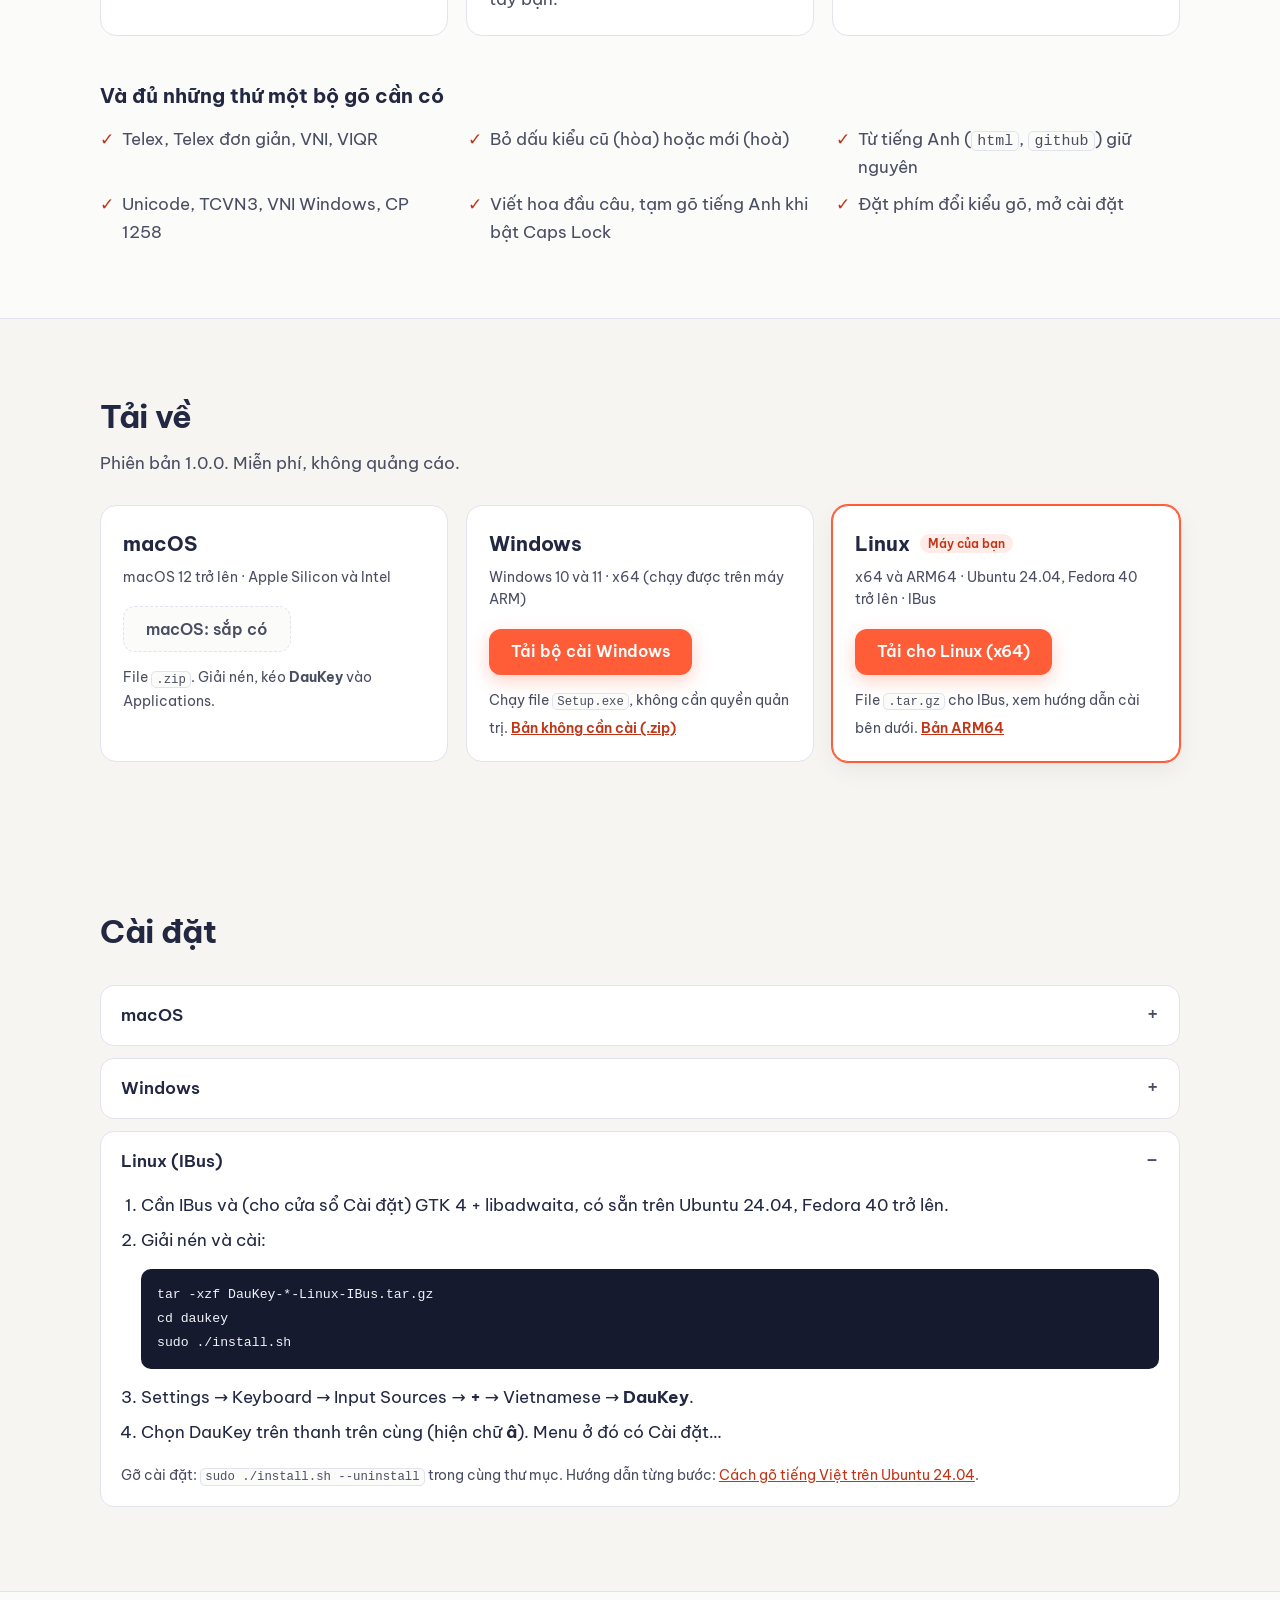
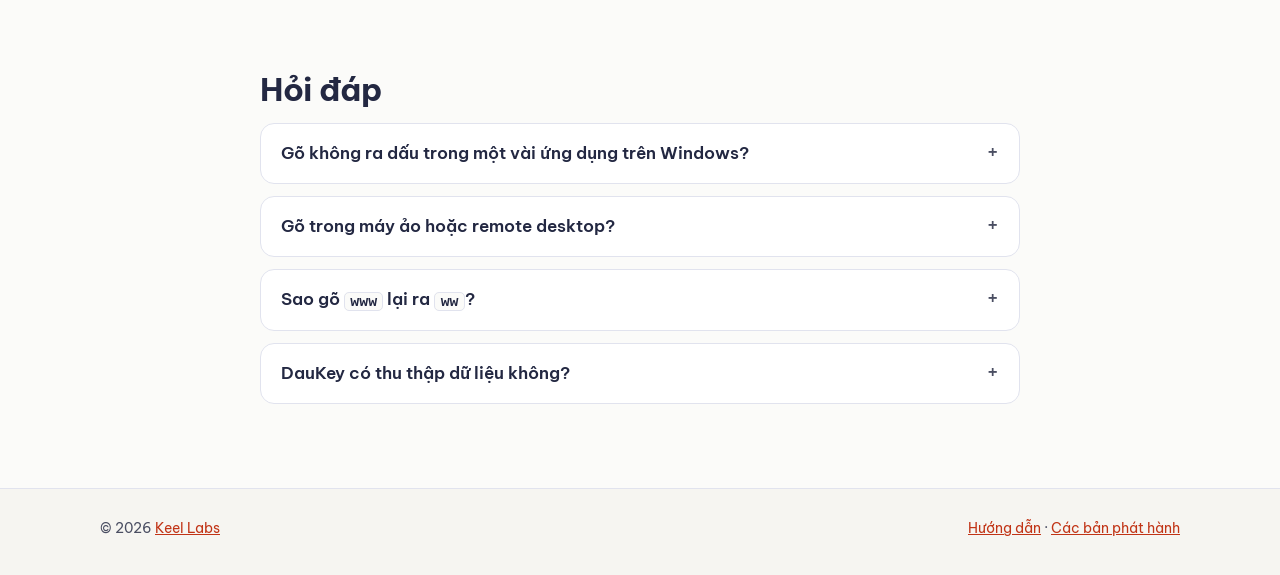
==== commit 136fef8c: "Guides: Windows, gõ tắt and a guides index" ====
--- a/docs/index.html
+++ b/docs/index.html
@@ -38,6 +38,7 @@
       <a href="#tai-ve">Tải về</a>
       <a href="#khac-biet">Khác biệt</a>
       <a href="#cai-dat">Cài đặt</a>
+      <a href="/huong-dan/">Hướng dẫn</a>
       <a href="#hoi-dap">Hỏi đáp</a>
     </nav>
   </div>
@@ -196,6 +197,7 @@
             <li>Biểu tượng <strong>â</strong> ở khay hệ thống (bấm mũi tên ^ nếu không thấy). Nhấp đúp để mở Cài đặt.</li>
             <li>Gỡ cài đặt: Settings → Apps → Installed apps → <strong>DauKey</strong> → Uninstall.</li>
           </ol>
+          <p class="hint">Hướng dẫn từng bước: <a href="/huong-dan/go-tieng-viet-windows/">Cách gõ tiếng Việt trên Windows</a>.</p>
         </details>
         <details data-os="linux">
           <summary>Linux (IBus)</summary>
@@ -243,7 +245,7 @@
 <footer class="foot">
   <div class="wrap foot-row">
     <span>© 2026 <a href="https://keellabs.dev">Keel Labs</a></span>
-    <span><a href="/huong-dan/go-tieng-viet-ubuntu/">Gõ tiếng Việt trên Ubuntu</a> · <a href="https://github.com/keel-app/daukey/releases">Các bản phát hành</a></span>
+    <span><a href="/huong-dan/">Hướng dẫn</a> · <a href="https://github.com/keel-app/daukey/releases">Các bản phát hành</a></span>
   </div>
 </footer>
 
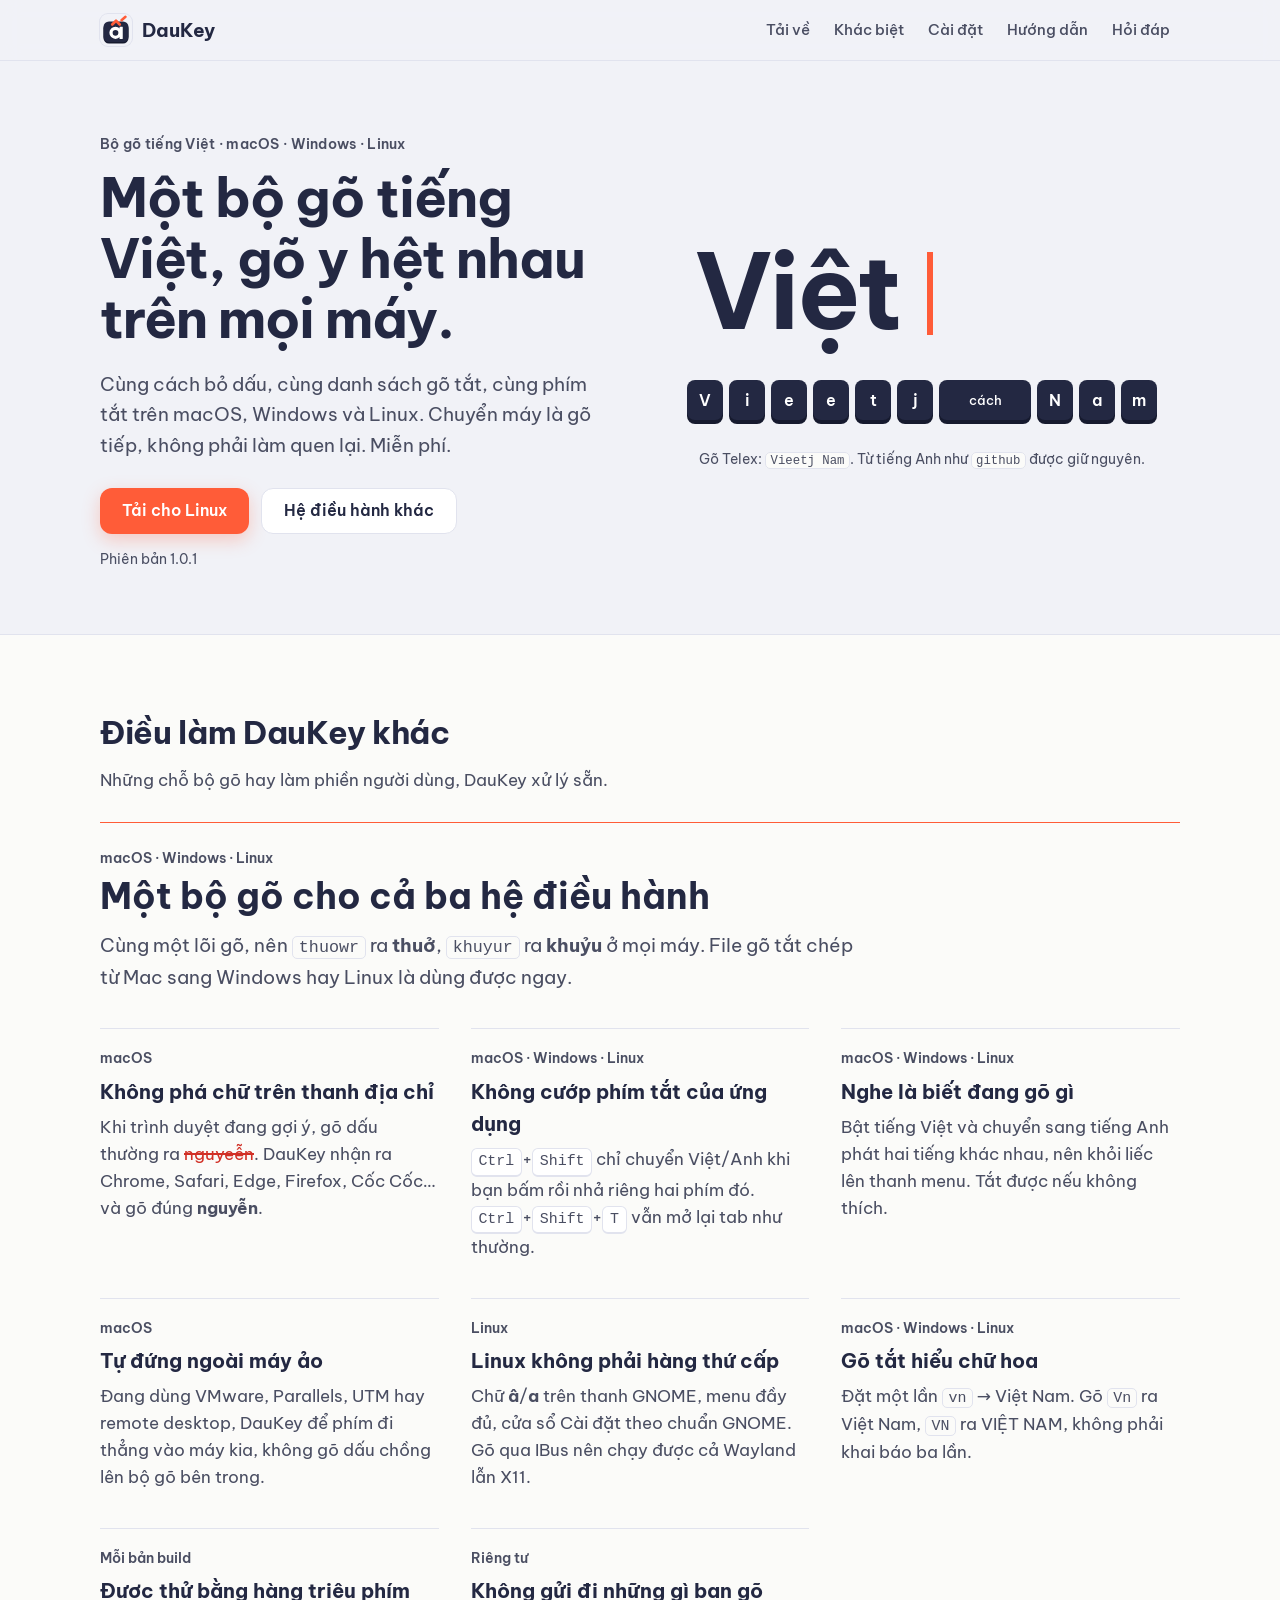
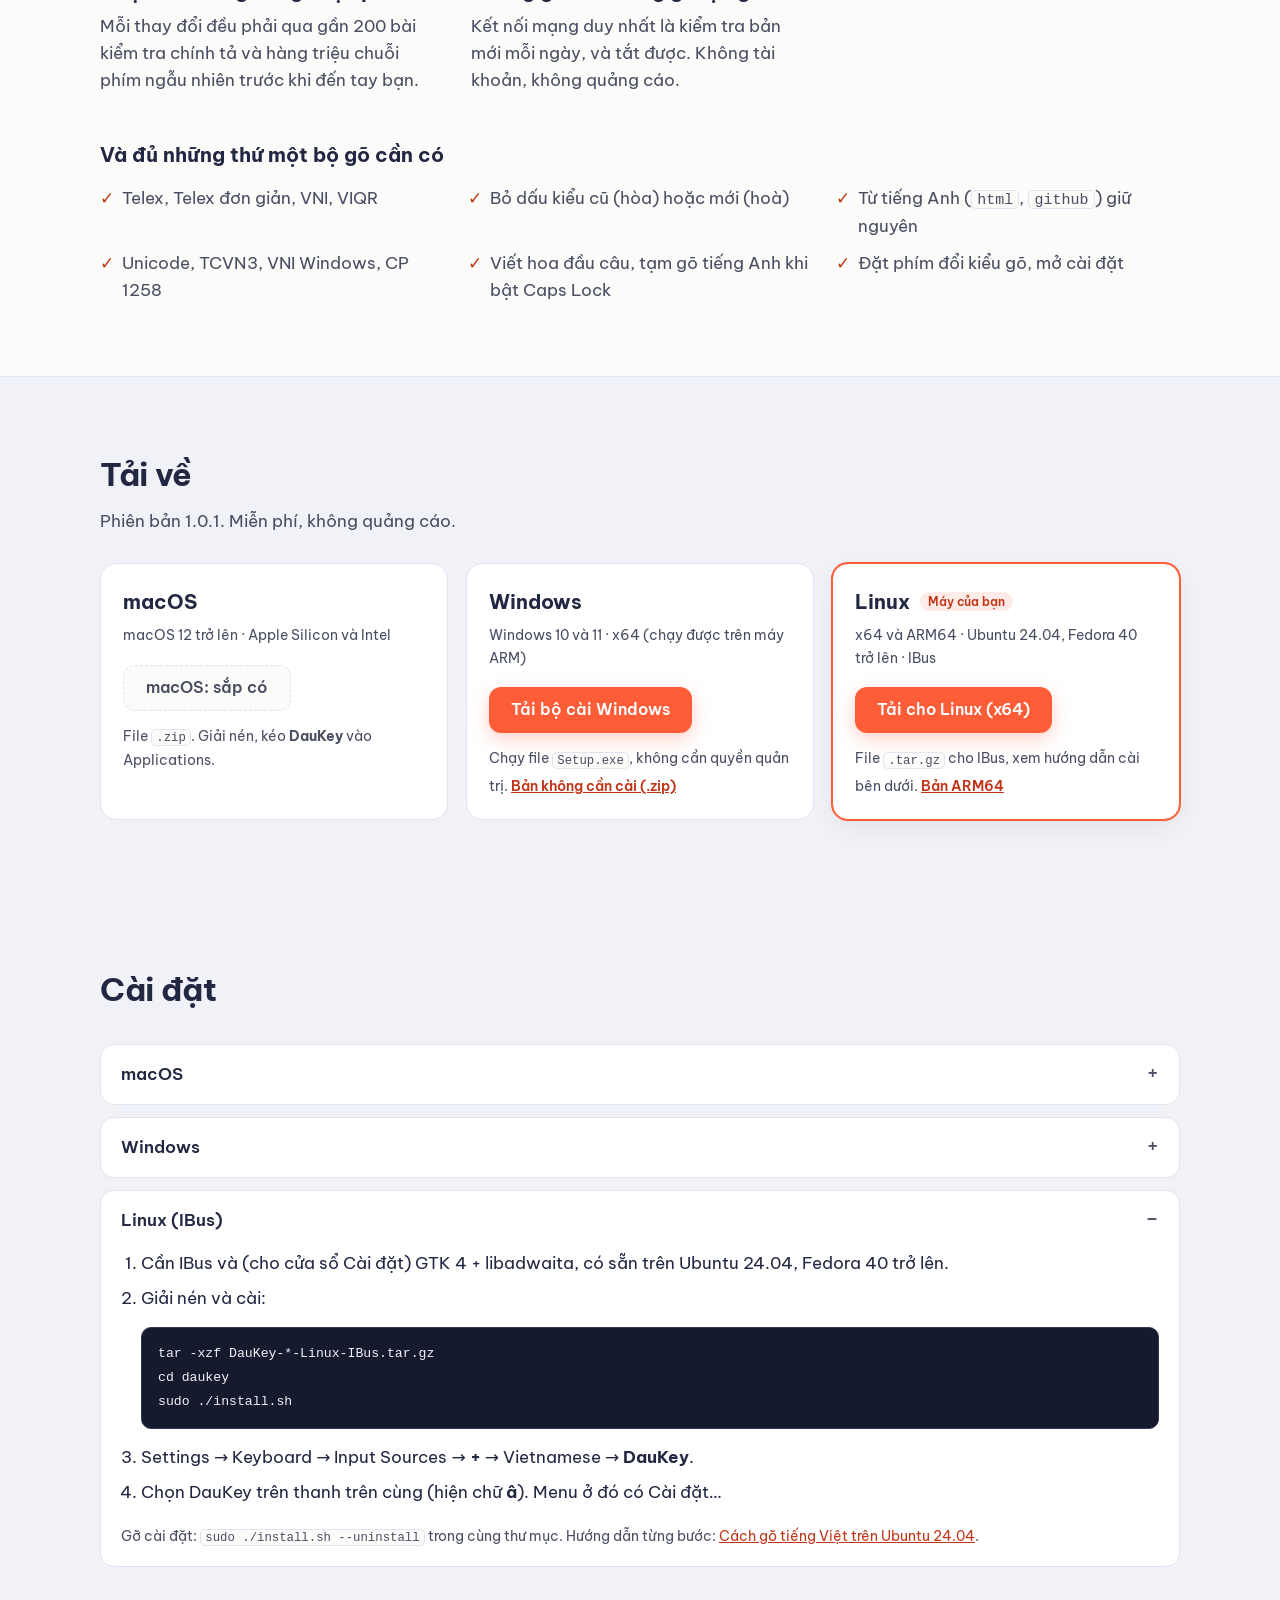
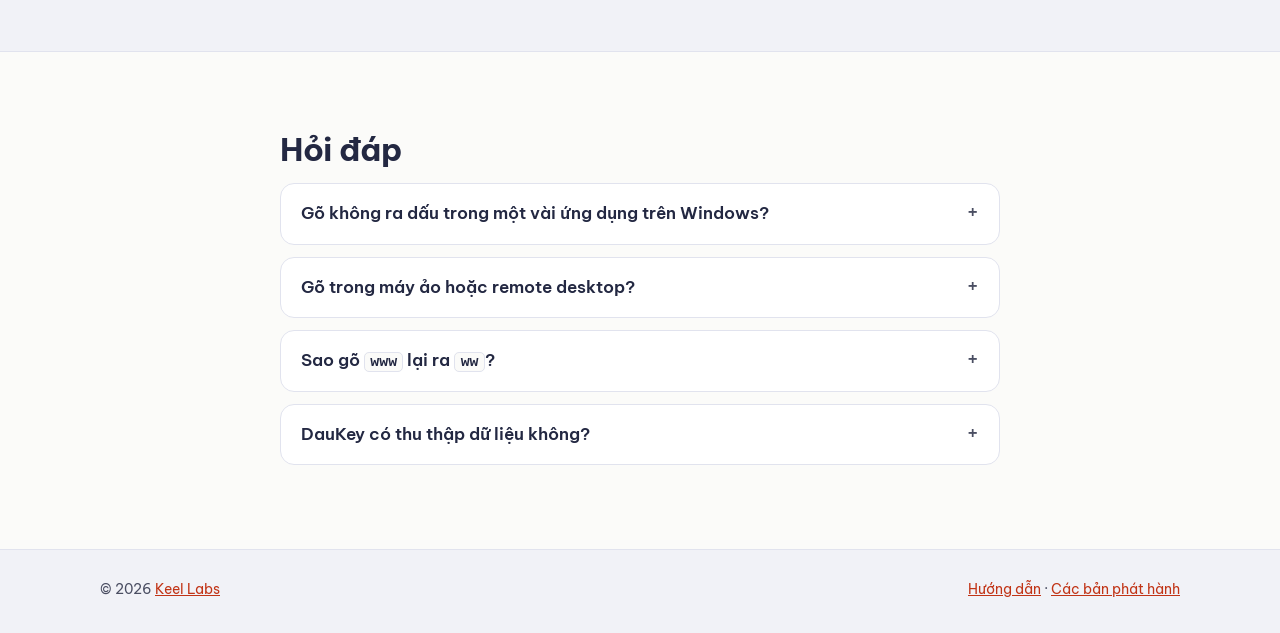
==== commit bd4f5802: "Site: macOS guide, keycap hero, cooler light palette - Guides: add the macOS guide (install, Device " ====
--- a/docs/index.html
+++ b/docs/index.html
@@ -16,7 +16,7 @@
 <meta property="og:image:width" content="1200">
 <meta property="og:image:height" content="630">
 <meta name="twitter:card" content="summary_large_image">
-<meta name="theme-color" content="#f6f5f1">
+<meta name="theme-color" content="#f1f2f7">
 <script type="application/ld+json">{"@context": "https://schema.org", "@type": "SoftwareApplication", "name": "DauKey", "url": "https://daukey.keellabs.dev/", "description": "Bộ gõ tiếng Việt Telex, VNI, VIQR gõ y hệt nhau trên Windows, Linux và macOS.", "applicationCategory": "UtilitiesApplication", "operatingSystem": "Windows 10, Windows 11, Linux, macOS", "inLanguage": "vi", "image": "https://daukey.keellabs.dev/img/og.png", "downloadUrl": "https://daukey.keellabs.dev/#tai-ve", "offers": {"@type": "Offer", "price": "0", "priceCurrency": "VND"}, "publisher": {"@type": "Organization", "name": "Keel Labs", "url": "https://keellabs.dev/"}}</script>
 <link rel="icon" href="img/daukey.svg" type="image/svg+xml">
 <link rel="icon" href="img/favicon-64.png" type="image/png" sizes="64x64">
@@ -34,7 +34,7 @@
       <img src="img/daukey.svg" alt="" width="32" height="32">
       <span>DauKey</span>
     </a>
-    <nav aria-label="Mục lục">
+    <nav aria-label="Điều hướng chính">
       <a href="#tai-ve">Tải về</a>
       <a href="#khac-biet">Khác biệt</a>
       <a href="#cai-dat">Cài đặt</a>
@@ -59,18 +59,10 @@
         <p class="version-line" id="version-line">Phiên bản <span data-version>1.0.0</span></p>
       </div>
 
-      <figure class="demo" aria-label="Ví dụ: gõ Vieetj Nam ra Việt Nam">
-        <div class="demo-bar">
-          <span class="dot"></span><span class="dot"></span><span class="dot"></span>
-          <span class="demo-mode" title="Đang gõ tiếng Việt"><img src="img/mode-vi.svg" alt="â" width="18" height="18"></span>
-        </div>
-        <ol class="demo-rows">
-          <li><kbd class="keys">Vieetj Nam</kbd><span class="arrow" aria-hidden="true">→</span><span class="out">Việt Nam</span></li>
-          <li><kbd class="keys">tieengs Vieetj</kbd><span class="arrow" aria-hidden="true">→</span><span class="out">tiếng Việt</span></li>
-          <li><kbd class="keys">nuwowcs</kbd><span class="arrow" aria-hidden="true">→</span><span class="out">nước</span></li>
-          <li><kbd class="keys">github</kbd><span class="arrow" aria-hidden="true">→</span><span class="out">github</span><span class="tag">giữ nguyên</span></li>
-          <li><kbd class="keys">vn␣</kbd><span class="arrow" aria-hidden="true">→</span><span class="out">Việt Nam</span><span class="tag">gõ tắt</span></li>
-        </ol>
+<figure class="stage" role="img" aria-label="Ví dụ: gõ Vieetj Nam ra Việt Nam">
+        <p class="stage-out" aria-hidden="true"><span class="stage-text">Việt Nam</span></p>
+        <ol class="stage-keys" aria-hidden="true"><li><kbd>V</kbd></li><li><kbd>i</kbd></li><li><kbd>e</kbd></li><li><kbd>e</kbd></li><li><kbd>t</kbd></li><li><kbd>j</kbd></li><li><kbd class="space">cách</kbd></li><li><kbd>N</kbd></li><li><kbd>a</kbd></li><li><kbd>m</kbd></li></ol>
+        <figcaption>Gõ Telex: <code>Vieetj Nam</code>. Từ tiếng Anh như <code>github</code> được giữ nguyên.</figcaption>
       </figure>
     </div>
   </section>
@@ -185,9 +177,10 @@
           <ol>
             <li>Giải nén file <code>.zip</code>, kéo <strong>DauKey</strong> vào thư mục Applications.</li>
             <li>Lần đầu mở: chuột phải vào DauKey → <strong>Open</strong> → Open.</li>
-            <li>Cấp quyền: System Settings → Privacy &amp; Security → <strong>Accessibility</strong> → bật DauKey.</li>
+            <li>Cấp quyền: System Settings → Privacy &amp; Security → <strong>Device Control and Data Access</strong> (macOS 26 trở về trước: <strong>Accessibility</strong>) → bật DauKey.</li>
             <li>Chữ <strong>â</strong> hiện trên thanh menu là đã sẵn sàng. Cài đặt ở menu → Cài đặt… (<kbd>⌘</kbd><kbd>,</kbd>).</li>
           </ol>
+          <p class="hint">Hướng dẫn từng bước: <a href="/huong-dan/go-tieng-viet-macos/">Cách gõ tiếng Việt trên macOS</a>.</p>
         </details>
         <details data-os="windows">
           <summary>Windows</summary>
--- a/docs/site.css
+++ b/docs/site.css
@@ -13,6 +13,10 @@
   --shadow: 0 1px 2px rgb(20 23 42 / 0.06), 0 8px 24px rgb(20 23 42 / 0.06);
   color-scheme: light dark;
 }
+
+/* Light page: a cool navy-tinted grey from the app's ink scale, not a warm cream. Dark mode keeps the tokens. */
+@media (prefers-color-scheme: light) { :root:not([data-theme="dark"]) { --page: var(--dk-color-ink-50); } }
+:root[data-theme="light"] { --page: var(--dk-color-ink-50); }
 
 * { box-sizing: border-box; }
 html { scroll-behavior: smooth; }
@@ -38,11 +42,11 @@
   display: inline-block; padding: 0.05em 0.45em; border-radius: 6px;
   border: 1px solid var(--line); border-bottom-width: 2px; background: var(--raised);
 }
-pre { background: var(--dk-color-ink-800); color: var(--dk-color-ink-50); padding: 14px 16px; border-radius: 10px; overflow-x: auto; }
+pre { background: var(--dk-color-ink-800); color: var(--dk-color-ink-50); border: 1px solid var(--dk-color-ink-600); padding: 14px 16px; border-radius: 10px; overflow-x: auto; } /* the edge keeps the block visible on the dark page */
 pre code { background: none; border: 0; padding: 0; color: inherit; }
 
 .wrap { width: min(1080px, 100% - 32px); margin-inline: auto; }
-.narrow { width: min(760px, 100% - 32px); }
+.narrow { width: min(720px, 100% - 32px); }
 
 /* ------------------------------------------------------------- header */
 
@@ -62,10 +66,10 @@
 /* --------------------------------------------------------------- hero */
 
 .hero { padding: 72px 0 64px; }
-.hero-grid { display: grid; grid-template-columns: minmax(0, 1.1fr) minmax(0, 0.9fr); gap: 48px; align-items: center; }
-.eyebrow { margin: 0 0 12px; color: var(--accent-text); font-weight: 600; font-size: 14px; letter-spacing: 0.02em; }
+.hero-grid { display: grid; grid-template-columns: minmax(0, 1fr) minmax(0, 1fr); gap: 48px; align-items: center; }
+.eyebrow { margin: 0 0 12px; color: var(--muted); font-weight: 600; font-size: 14px; letter-spacing: 0.02em; }
 h1 { margin: 0; color: var(--heading); font-size: clamp(34px, 5vw, 54px); line-height: 1.12; letter-spacing: -0.02em; font-weight: 700; }
-h1 .accent { color: var(--accent); }
+h1 .accent { color: inherit; } /* no colour on a single phrase */
 .lead { font-size: 19px; color: var(--muted); max-width: 34em; margin: 20px 0 28px; }
 .cta { display: flex; flex-wrap: wrap; gap: 12px; }
 .version-line { margin: 14px 0 0; color: var(--muted); font-size: 14px; }
@@ -83,21 +87,33 @@
 .button[aria-disabled="true"] { background: var(--alt); color: var(--muted); box-shadow: none; border: 1px dashed var(--line); }
 @media (prefers-reduced-motion: reduce) { .button { transition: none; } .button.primary:hover { transform: none; } }
 
-/* typing demo */
-.demo {
-  margin: 0; background: var(--raised); border: 1px solid var(--line); border-radius: 18px;
-  box-shadow: var(--shadow); overflow: hidden;
+/* hero: the output word over the keys that typed it; keycaps use the app icon's navy face and darker edge */
+.stage { margin: 0; text-align: center; }
+.stage-out {
+  margin: 0 auto 28px; min-height: 1.15em; color: var(--heading);
+  font-size: clamp(56px, 9vw, 104px); font-weight: 700; line-height: 1.15; letter-spacing: -0.03em;
+  display: grid; width: fit-content; text-align: left;
 }
-.demo-bar { display: flex; align-items: center; gap: 7px; padding: 12px 14px; border-bottom: 1px solid var(--line); }
-.dot { width: 11px; height: 11px; border-radius: 50%; background: var(--line); }
-.demo-mode { margin-left: auto; display: grid; place-items: center; width: 30px; height: 26px; border-radius: 6px; color: var(--heading); background: var(--alt); }
-.demo-rows { list-style: none; margin: 0; padding: 10px 18px 16px; }
-.demo-rows li { display: flex; align-items: center; gap: 12px; padding: 10px 0; border-bottom: 1px dashed var(--line); flex-wrap: wrap; }
-.demo-rows li:last-child { border-bottom: 0; }
-.keys { font-size: 15px; color: var(--muted); }
-.arrow { color: var(--muted); }
-.out { font-size: 22px; font-weight: 600; color: var(--heading); }
-.tag { margin-left: auto; font-size: 12px; font-weight: 600; color: var(--accent-text); background: color-mix(in srgb, var(--accent) 12%, transparent); padding: 2px 8px; border-radius: 99px; }
+/* an invisible copy of the finished word holds the width, so the word does not shift while it is typed */
+.stage-out::before { content: "Việt Nam"; grid-area: 1 / 1; visibility: hidden; }
+.stage-text { grid-area: 1 / 1; }
+.stage.typing .stage-text::after { content: ""; display: inline-block; width: 0.06em; height: 0.8em; margin-left: 0.06em; vertical-align: -0.06em; background: var(--accent); }
+.stage-keys { list-style: none; margin: 0; padding: 0; display: flex; flex-wrap: wrap; justify-content: center; gap: 8px 6px; }
+.stage-keys kbd {
+  display: grid; place-items: center; min-width: 36px; height: 40px; padding: 0 8px; border: 0; border-radius: 8px;
+  background: var(--dk-icon-keycap-face); color: var(--dk-icon-glyph); font: 600 16px var(--dk-fontFamily-brand);
+  box-shadow: 0 4px 0 var(--dk-icon-keycap-edge); transition: transform 70ms ease, box-shadow 70ms ease, background-color 70ms ease;
+}
+.stage-keys kbd.space { min-width: 92px; font-size: 13px; font-weight: 500; }
+.stage-keys kbd.down { transform: translateY(4px); box-shadow: 0 0 0 var(--dk-icon-keycap-edge); background: var(--dk-color-ember-500); }
+.stage figcaption { margin-top: 28px; color: var(--muted); font-size: 14px; }
+@media (prefers-color-scheme: dark) {
+  :root:not([data-theme="light"]) .stage-keys kbd { background: var(--dk-color-ink-600); box-shadow: 0 4px 0 var(--dk-color-ink-950); }
+  :root:not([data-theme="light"]) .stage-keys kbd.down { background: var(--dk-color-ember-500); box-shadow: 0 0 0 var(--dk-color-ink-950); }
+}
+:root[data-theme="dark"] .stage-keys kbd { background: var(--dk-color-ink-600); box-shadow: 0 4px 0 var(--dk-color-ink-950); }
+:root[data-theme="dark"] .stage-keys kbd.down { background: var(--dk-color-ember-500); box-shadow: 0 0 0 var(--dk-color-ink-950); }
+@media (prefers-reduced-motion: reduce) { .stage-keys kbd { transition: none; } }
 
 /* ----------------------------------------------------------- sections */
 
@@ -117,6 +133,12 @@
 .card p { margin: 0; color: var(--muted); }
 .card .meta { margin-bottom: 18px; font-size: 14px; }
 .card .hint { margin-top: 14px; font-size: 14px; }
+/* the features are a list, not nine boxes: open columns under a rule, the first one set larger as the lead */
+.features { gap: 36px 32px; }
+.features .card { background: none; border: 0; border-top: 1px solid var(--line); border-radius: 0; padding: 18px 0 0; }
+.features .card:first-child { grid-column: 1 / -1; border-top-color: var(--accent); padding-top: 24px; }
+.features .card:first-child h3 { font-size: clamp(26px, 3.4vw, 36px); line-height: 1.2; max-width: 22em; margin-bottom: 12px; }
+.features .card:first-child p:not(.where) { font-size: 19px; max-width: 40em; }
 .downloads .card { display: flex; flex-direction: column; align-items: flex-start; }
 .downloads .card.recommended { border-color: var(--accent); box-shadow: 0 0 0 1px var(--accent), var(--shadow); }
 .downloads .card.recommended h3::after {
@@ -124,7 +146,7 @@
   font-size: 12px; font-weight: 600; color: var(--accent-text);
   background: color-mix(in srgb, var(--accent) 12%, transparent); padding: 2px 8px; border-radius: 99px;
 }
-.where { margin: 0 0 6px !important; font-size: 12px; font-weight: 600; letter-spacing: 0.03em; color: var(--accent-text) !important; text-transform: uppercase; }
+.where { margin: 0 0 6px !important; font-size: 14px; font-weight: 600; color: var(--muted) !important; }
 .bad { color: var(--dk-color-error); text-decoration: line-through; text-decoration-thickness: 1.5px; }
 .basics-title { margin: 44px 0 14px; font-size: 20px; color: var(--heading); }
 .basics { list-style: none; margin: 0; padding: 0; display: grid; grid-template-columns: repeat(3, minmax(0, 1fr)); gap: 10px 24px; color: var(--muted); }
@@ -158,11 +180,17 @@
 
 /* ------------------------------------------------------------- narrow */
 
+@media (max-width: 480px) {
+  .top-row { gap: 8px; }
+  nav { gap: 0; }
+  nav a { padding: 6px 7px; font-size: 14px; }
+  .brand { font-size: 17px; gap: 8px; }
+}
+
 @media (max-width: 860px) {
   .hero { padding: 40px 0; }
   .hero-grid, .downloads, .features { grid-template-columns: minmax(0, 1fr); }
   .cta .button { flex: 1 1 auto; }
   .hero-grid { gap: 32px; }
-  nav a:not(:first-child) { display: none; }
   .section { padding: 52px 0; }
 }
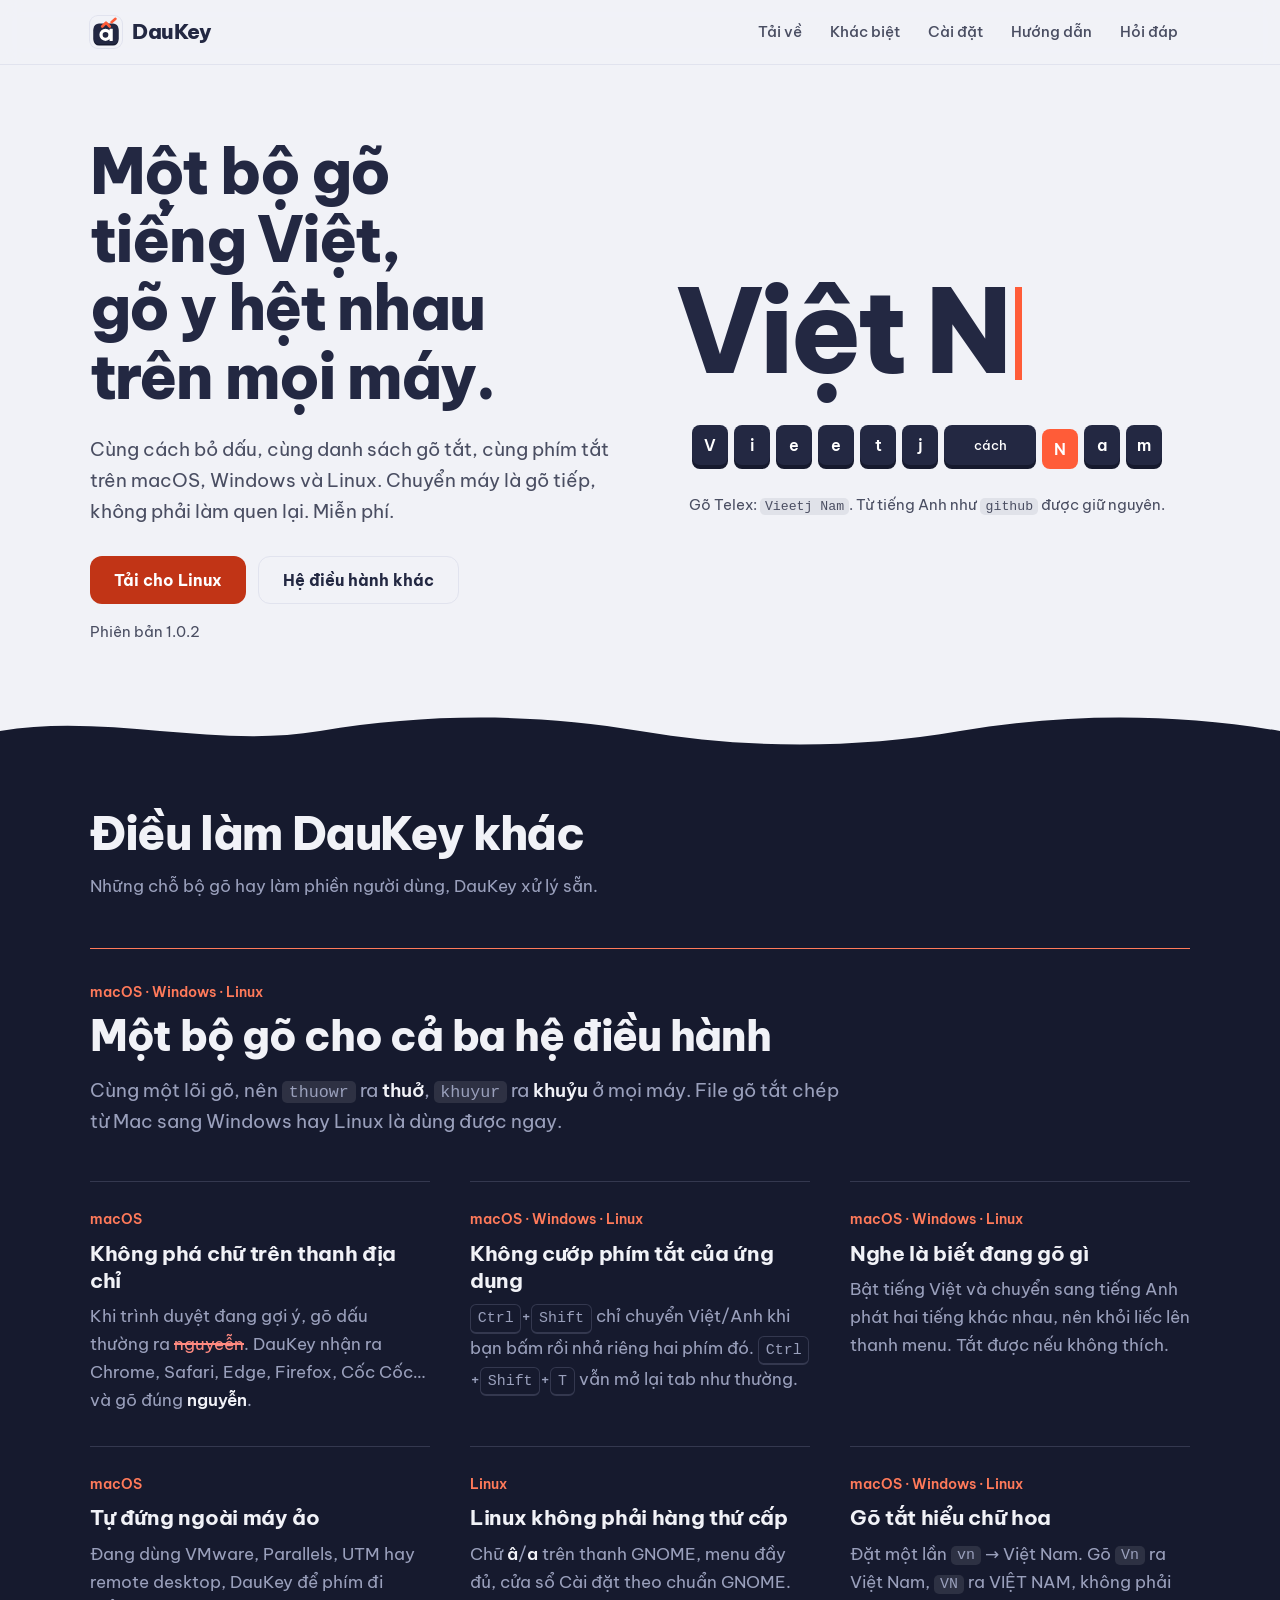
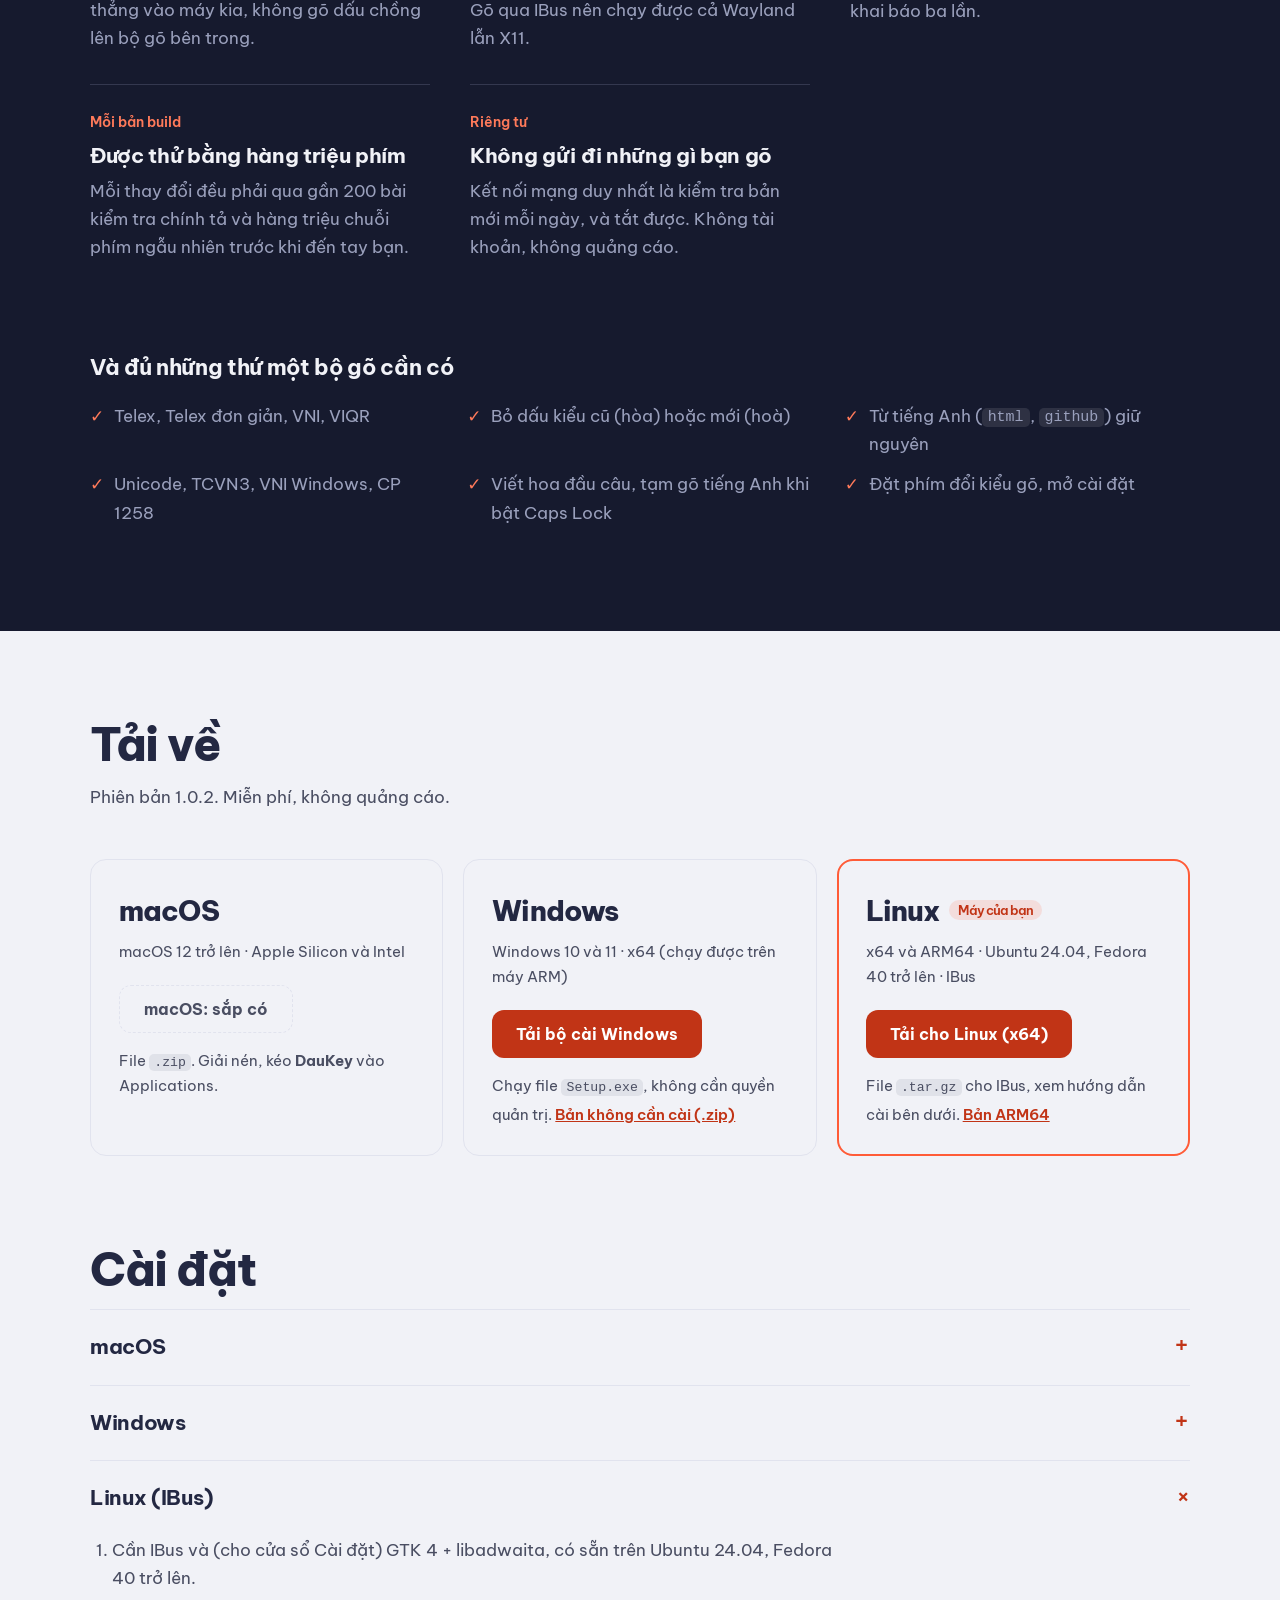
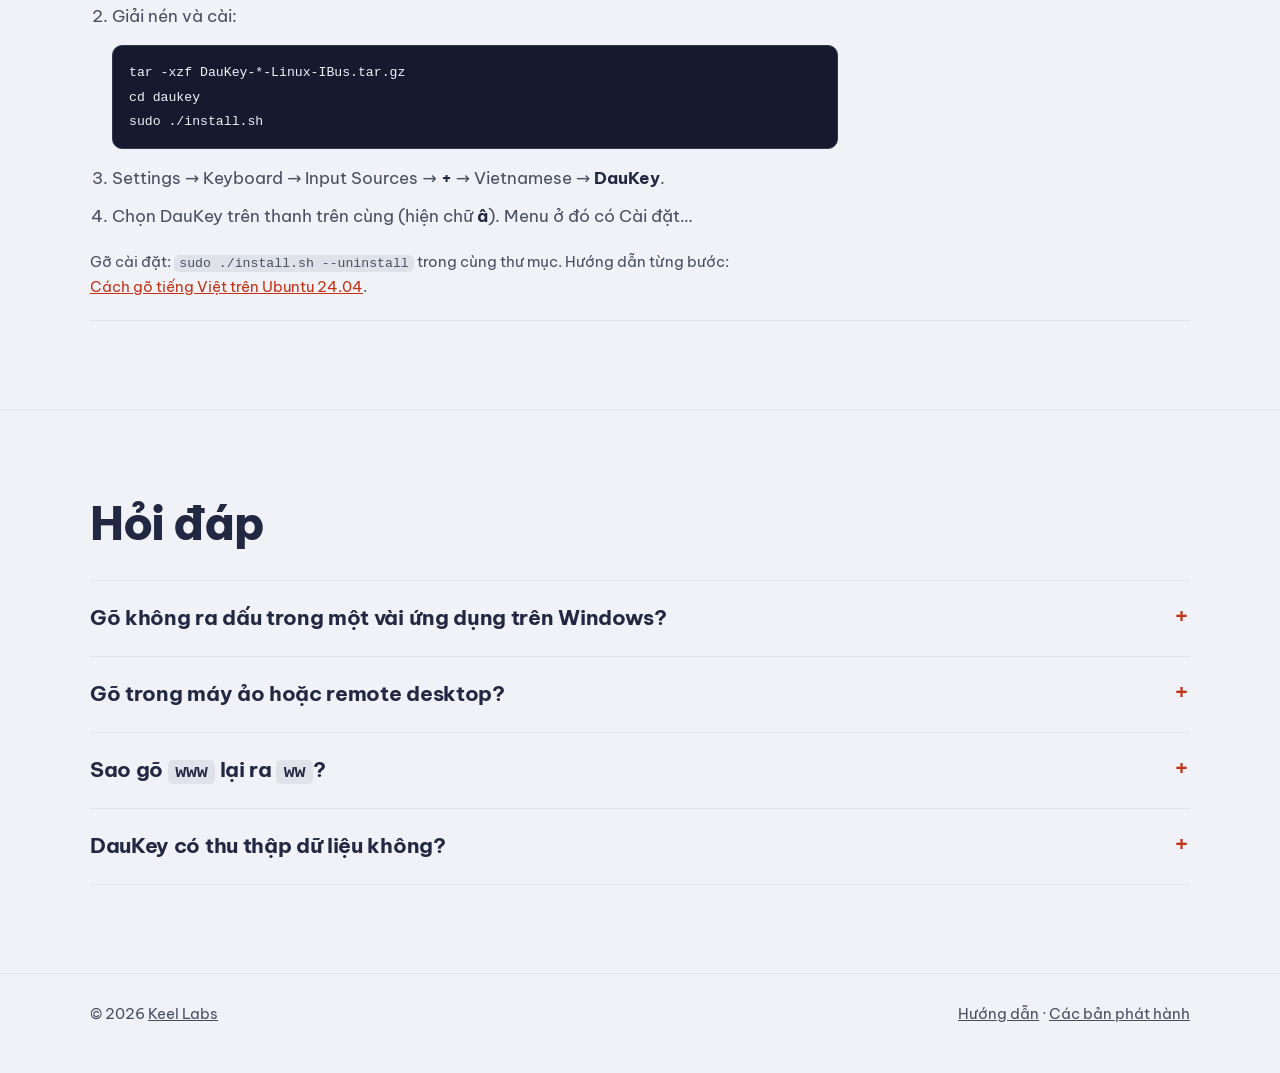
==== commit 9074740f: "Update styles for guide and home pages; introduce home.css - Enhanced guide styles for improved read" ====
--- a/docs/index.html
+++ b/docs/index.html
@@ -22,9 +22,9 @@
 <link rel="icon" href="img/favicon-64.png" type="image/png" sizes="64x64">
 <link rel="preconnect" href="https://fonts.googleapis.com">
 <link rel="preconnect" href="https://fonts.gstatic.com" crossorigin>
-<link href="https://fonts.googleapis.com/css2?family=Be+Vietnam+Pro:wght@400;500;600;700&display=swap" rel="stylesheet">
+<link href="https://fonts.googleapis.com/css2?family=Be+Vietnam+Pro:wght@400;500;600;700;800&display=swap" rel="stylesheet">
 <link rel="stylesheet" href="design-tokens.css">
-<link rel="stylesheet" href="site.css">
+<link rel="stylesheet" href="home.css">
 </head>
 <body>
 
@@ -48,8 +48,7 @@
   <section class="hero">
     <div class="wrap hero-grid">
       <div>
-        <p class="eyebrow">Bộ gõ tiếng Việt · macOS · Windows · Linux</p>
-        <h1>Một bộ gõ tiếng Việt, <span class="accent">gõ y hệt nhau</span> trên mọi máy.</h1>
+        <h1>Một bộ gõ tiếng Việt, gõ y hệt nhau trên mọi máy.</h1>
         <p class="lead">Cùng cách bỏ dấu, cùng danh sách gõ tắt, cùng phím tắt trên macOS, Windows và Linux.
           Chuyển máy là gõ tiếp, không phải làm quen lại. Miễn phí.</p>
         <div class="cta">
@@ -67,11 +66,12 @@
     </div>
   </section>
 
-  <section id="khac-biet" class="section alt">
+  <svg class="waterline" viewBox="0 0 1440 44" preserveAspectRatio="none" aria-hidden="true"><path d="M0 22C120 4 240 40 360 22S600 4 720 22s240 18 360 0 240-18 360 0V44H0z"/></svg>
+  <section id="khac-biet" class="deep">
     <div class="wrap">
       <h2>Điều làm DauKey khác</h2>
       <p class="section-lead">Những chỗ bộ gõ hay làm phiền người dùng, DauKey xử lý sẵn.</p>
-      <div class="cards features">
+      <div class="features">
         <article class="card">
           <p class="where">macOS · Windows · Linux</p>
           <h3>Một bộ gõ cho cả ba hệ điều hành</h3>
@@ -143,7 +143,7 @@
     <div class="wrap">
       <h2>Tải về</h2>
       <p class="section-lead" id="release-note">Bản đầu tiên sắp phát hành. Bấm vào nút để xem trang phát hành.</p>
-      <div class="cards downloads">
+      <div class="downloads">
         <article class="card" data-os="macos">
           <h3>macOS</h3>
           <p class="meta">macOS 12 trở lên · Apple Silicon và Intel</p>
@@ -211,8 +211,8 @@
     </div>
   </section>
 
-  <section id="hoi-dap" class="section alt">
-    <div class="wrap narrow">
+  <section id="hoi-dap" class="section">
+    <div class="wrap">
       <h2>Hỏi đáp</h2>
       <details>
         <summary>Gõ không ra dấu trong một vài ứng dụng trên Windows?</summary>
--- a/docs/home.css
+++ b/docs/home.css
@@ -0,0 +1,157 @@
+/* daukey.keellabs.dev home - same waterline as keellabs.dev. Colours come from design-tokens.css (generated from the app).
+   The one memorable object is the hero: a word typed out key by key. */
+
+:root {
+  --air: var(--dk-color-ink-50);
+  --deep: var(--dk-color-ink-800);
+  --ink: var(--dk-color-text);
+  --muted: var(--dk-color-text-secondary);
+  --line: var(--dk-color-border);
+  --accent: var(--dk-color-ember-500);
+  --accent-text: var(--dk-color-accent-text);
+  --button: var(--dk-color-ember-700);
+  --button-hover: var(--dk-color-ember-800);
+  --deep-ink: var(--dk-color-ink-50);
+  --deep-muted: var(--dk-color-ink-300);
+  --deep-line: var(--dk-color-ink-600);
+  --accent-on-deep: var(--dk-color-ember-400);
+  --keycap: var(--dk-icon-keycap-face);
+  --keycap-edge: var(--dk-icon-keycap-edge);
+  --display: "Be Vietnam Pro", system-ui, sans-serif;
+  color-scheme: light dark;
+}
+@media (prefers-color-scheme: dark) {
+  :root { --air: var(--dk-color-ink-900); --deep: var(--dk-color-ink-950); --keycap: var(--dk-color-ink-600); --keycap-edge: var(--dk-color-ink-950); }
+}
+
+* { box-sizing: border-box; }
+html { scroll-behavior: smooth; background: var(--air); }
+@media (prefers-reduced-motion: reduce) { html { scroll-behavior: auto; } }
+body { margin: 0; background: var(--air); color: var(--ink); font: 400 17px/1.65 var(--dk-fontFamily-brand); -webkit-font-smoothing: antialiased; }
+a { color: var(--accent-text); }
+a:hover { text-decoration-thickness: 2px; }
+:focus-visible { outline: 3px solid var(--accent); outline-offset: 3px; border-radius: 6px; }
+.deep :focus-visible { outline-color: var(--deep-ink); }
+code, kbd, pre { font-family: var(--dk-fontFamily-mono); font-size: 0.88em; }
+code { background: color-mix(in srgb, var(--ink) 8%, transparent); padding: 0.1em 0.4em; border-radius: 5px; }
+kbd { display: inline-block; padding: 0.05em 0.45em; border-radius: 6px; border: 1px solid var(--line); border-bottom-width: 2px; }
+pre { background: var(--dk-color-ink-800); color: var(--dk-color-ink-50); border: 1px solid var(--dk-color-ink-600); padding: 14px 16px; border-radius: 10px; overflow-x: auto; }
+pre code { background: none; padding: 0; color: inherit; }
+h1, h2, h3 { margin: 0; color: var(--ink); }
+.wrap { width: min(1100px, 100% - 32px); margin-inline: auto; }
+
+/* header */
+.top { position: sticky; top: 0; z-index: 10; background: color-mix(in srgb, var(--air) 88%, transparent); backdrop-filter: blur(10px); border-bottom: 1px solid var(--line); }
+.top-row { display: flex; align-items: center; justify-content: space-between; height: 64px; gap: 16px; }
+.brand { display: flex; align-items: center; gap: 10px; color: var(--ink); text-decoration: none; font-weight: 800; font-size: 21px; letter-spacing: -0.02em; }
+.brand img { border-radius: 8px; box-shadow: 0 0 0 1px var(--line); }
+header nav { display: flex; gap: 4px; }
+header nav a { color: var(--muted); text-decoration: none; padding: 6px 12px; border-radius: 8px; font-size: 15px; font-weight: 500; }
+header nav a:hover { color: var(--ink); background: var(--line); }
+
+/* hero */
+.hero { padding: 72px 0 64px; }
+.hero-grid { display: grid; grid-template-columns: minmax(0, 1fr) minmax(0, 1fr); gap: 48px; align-items: center; }
+.hero-grid > *, .features > *, .downloads > * { min-width: 0; }
+h1 { font-size: clamp(36px, 5.2vw, 62px); line-height: 1.1; letter-spacing: -0.03em; font-weight: 800; text-wrap: balance; }
+.lead { font-size: 19px; color: var(--muted); max-width: 33em; margin: 24px 0 28px; }
+.cta { display: flex; flex-wrap: wrap; gap: 12px; }
+.version-line { margin: 16px 0 0; color: var(--muted); font-size: 15px; }
+.button {
+  display: inline-flex; align-items: center; justify-content: center; min-height: 48px; padding: 0 24px;
+  border-radius: 12px; font-weight: 700; font-size: 16px; text-decoration: none; white-space: nowrap;
+  transition: transform .15s ease, background-color .15s ease;
+}
+.button.primary { background: var(--button); color: #fff; }
+.button.primary:hover { background: var(--button-hover); transform: translateY(-2px); }
+.button.ghost { color: var(--ink); border: 1px solid var(--line); }
+.button.ghost:hover { border-color: var(--muted); }
+.button[aria-disabled="true"] { background: transparent; color: var(--muted); border: 1px dashed var(--line); }
+.button[aria-disabled="true"]:hover { background: transparent; transform: none; }
+
+/* the typed word */
+.stage { margin: 0; text-align: center; }
+.stage-out { margin: 0 auto 28px; min-height: 1.15em; font-size: clamp(60px, 10vw, 116px); font-weight: 800; line-height: 1.15; letter-spacing: -0.04em; display: grid; width: fit-content; text-align: left; }
+.stage-out::before { content: "Việt Nam"; grid-area: 1 / 1; visibility: hidden; } /* holds the width while the word is typed */
+.stage-text { grid-area: 1 / 1; }
+.stage.typing .stage-text::after { content: ""; display: inline-block; width: 0.06em; height: 0.8em; margin-left: 0.06em; vertical-align: -0.06em; background: var(--accent); }
+.stage-keys { list-style: none; margin: 0; padding: 0; display: flex; flex-wrap: wrap; justify-content: center; gap: 8px 6px; }
+.stage-keys kbd { display: grid; place-items: center; min-width: 36px; height: 40px; padding: 0 8px; border: 0; border-radius: 8px; background: var(--keycap); color: #fff; font: 600 16px var(--dk-fontFamily-brand); box-shadow: 0 4px 0 var(--keycap-edge); transition: transform 70ms ease, box-shadow 70ms ease, background-color 70ms ease; }
+.stage-keys kbd.space { min-width: 92px; font-size: 13px; font-weight: 500; }
+.stage-keys kbd.down { transform: translateY(4px); box-shadow: 0 0 0 var(--keycap-edge); background: var(--accent); }
+.stage figcaption { margin-top: 28px; color: var(--muted); font-size: 15px; }
+
+/* waterline */
+.waterline { display: block; width: 100%; height: 44px; margin-bottom: -1px; fill: var(--deep); }
+.section { padding: 88px 0; }
+h2 { font-size: clamp(30px, 4vw, 46px); line-height: 1.1; letter-spacing: -0.03em; font-weight: 800; margin-bottom: 14px; }
+.section-lead { margin: 0 0 48px; color: var(--muted); max-width: 36em; }
+
+/* what makes DauKey different: below the waterline */
+.deep { background: var(--deep); color: var(--deep-ink); padding: 56px 0 104px; }
+.deep h2, .deep h3 { color: var(--deep-ink); }
+.deep a { color: var(--accent-on-deep); }
+.deep .section-lead { color: var(--deep-muted); }
+.deep code { background: rgb(255 255 255 / 0.1); }
+.deep kbd { border-color: var(--deep-line); }
+.features { display: grid; grid-template-columns: repeat(3, minmax(0, 1fr)); gap: 0 40px; }
+.features .card { padding: 26px 0 32px; border-top: 1px solid var(--deep-line); }
+.features .card:first-child { grid-column: 1 / -1; border-top-color: var(--accent-on-deep); padding: 32px 0 44px; }
+.features h3 { font-size: 21px; line-height: 1.3; letter-spacing: -0.015em; font-weight: 700; margin-bottom: 8px; }
+.features .card:first-child h3 { font-size: clamp(28px, 3.6vw, 42px); line-height: 1.15; letter-spacing: -0.03em; font-weight: 800; max-width: 20em; margin-bottom: 14px; }
+.features p { margin: 0; color: var(--deep-muted); }
+.features .card:first-child p:not(.where) { font-size: 19px; max-width: 40em; }
+.features strong { color: var(--deep-ink); font-weight: 600; }
+.where { margin: 0 0 6px; font-size: 14px; font-weight: 600; color: var(--muted); }
+.features .where { margin-bottom: 8px; color: var(--accent-on-deep); }
+.bad { color: var(--dk-color-red-300); text-decoration: line-through; text-decoration-thickness: 1.5px; }
+.basics-title { margin: 56px 0 16px; font-size: 22px; font-weight: 700; letter-spacing: -0.015em; }
+.basics { list-style: none; margin: 0; padding: 0; display: grid; grid-template-columns: repeat(3, minmax(0, 1fr)); gap: 12px 32px; color: var(--deep-muted); }
+.basics li { padding-left: 24px; position: relative; }
+.basics li::before { content: "✓"; position: absolute; left: 0; color: var(--accent-on-deep); font-weight: 700; }
+
+/* downloads */
+.downloads { display: grid; grid-template-columns: repeat(3, minmax(0, 1fr)); gap: 20px; }
+.downloads .card { display: flex; flex-direction: column; align-items: flex-start; padding: 28px; border: 1px solid var(--line); border-radius: 16px; }
+.downloads h3 { font-size: 28px; letter-spacing: -0.03em; font-weight: 800; margin-bottom: 6px; }
+.downloads p { margin: 0; color: var(--muted); }
+.downloads .meta { margin-bottom: 20px; font-size: 15px; }
+.downloads .hint { margin-top: 16px; }
+.downloads .card.recommended { border: 2px solid var(--accent); padding: 27px; }
+.downloads .card.recommended h3::after { content: "Máy của bạn"; margin-left: 10px; vertical-align: 6px; font: 600 13px var(--dk-fontFamily-brand); color: var(--accent-text); background: color-mix(in srgb, var(--accent) 14%, transparent); padding: 2px 9px; border-radius: 99px; }
+.hint { font-size: 15px; color: var(--muted); }
+.alt-download { display: inline-block; margin-top: 4px; font-weight: 600; }
+
+/* install steps and FAQ: open rows under a rule */
+#cai-dat { padding-top: 0; }
+#hoi-dap { border-top: 1px solid var(--line); }
+details { border-top: 1px solid var(--line); }
+details:last-of-type { border-bottom: 1px solid var(--line); }
+summary { cursor: pointer; list-style: none; padding: 20px 0; font-size: 21px; font-weight: 700; letter-spacing: -0.015em; display: flex; justify-content: space-between; gap: 16px; }
+summary::-webkit-details-marker { display: none; }
+summary::after { content: "+"; color: var(--accent-text); font-weight: 400; font-size: 28px; line-height: 1; transition: transform .2s ease; }
+details[open] summary::after { transform: rotate(45deg); }
+details > :not(summary) { margin: 0 0 20px; max-width: 44em; color: var(--muted); }
+details ol { padding-left: 22px; }
+details li { margin-bottom: 10px; }
+details li strong { color: var(--ink); }
+#hoi-dap h2 { margin-bottom: 32px; }
+
+.foot { padding: 28px 0 48px; color: var(--muted); font-size: 15px; border-top: 1px solid var(--line); }
+.foot-row { display: flex; justify-content: space-between; flex-wrap: wrap; gap: 12px; }
+.foot a { color: var(--muted); }
+
+@media (max-width: 900px) {
+  .hero { padding: 40px 0 48px; }
+  .hero-grid { grid-template-columns: minmax(0, 1fr); gap: 40px; }
+  .features, .downloads, .basics { grid-template-columns: minmax(0, 1fr); }
+  .features .card:first-child { padding-bottom: 32px; }
+  .section { padding: 64px 0; }
+  .deep { padding-bottom: 72px; }
+  .cta .button { flex: 1 1 auto; }
+  header nav a:nth-child(2), header nav a:nth-child(3), header nav a:nth-child(5) { display: none; }
+}
+@media (prefers-reduced-motion: reduce) {
+  .button, summary::after, .stage-keys kbd { transition: none; }
+  .button.primary:hover { transform: none; }
+}
